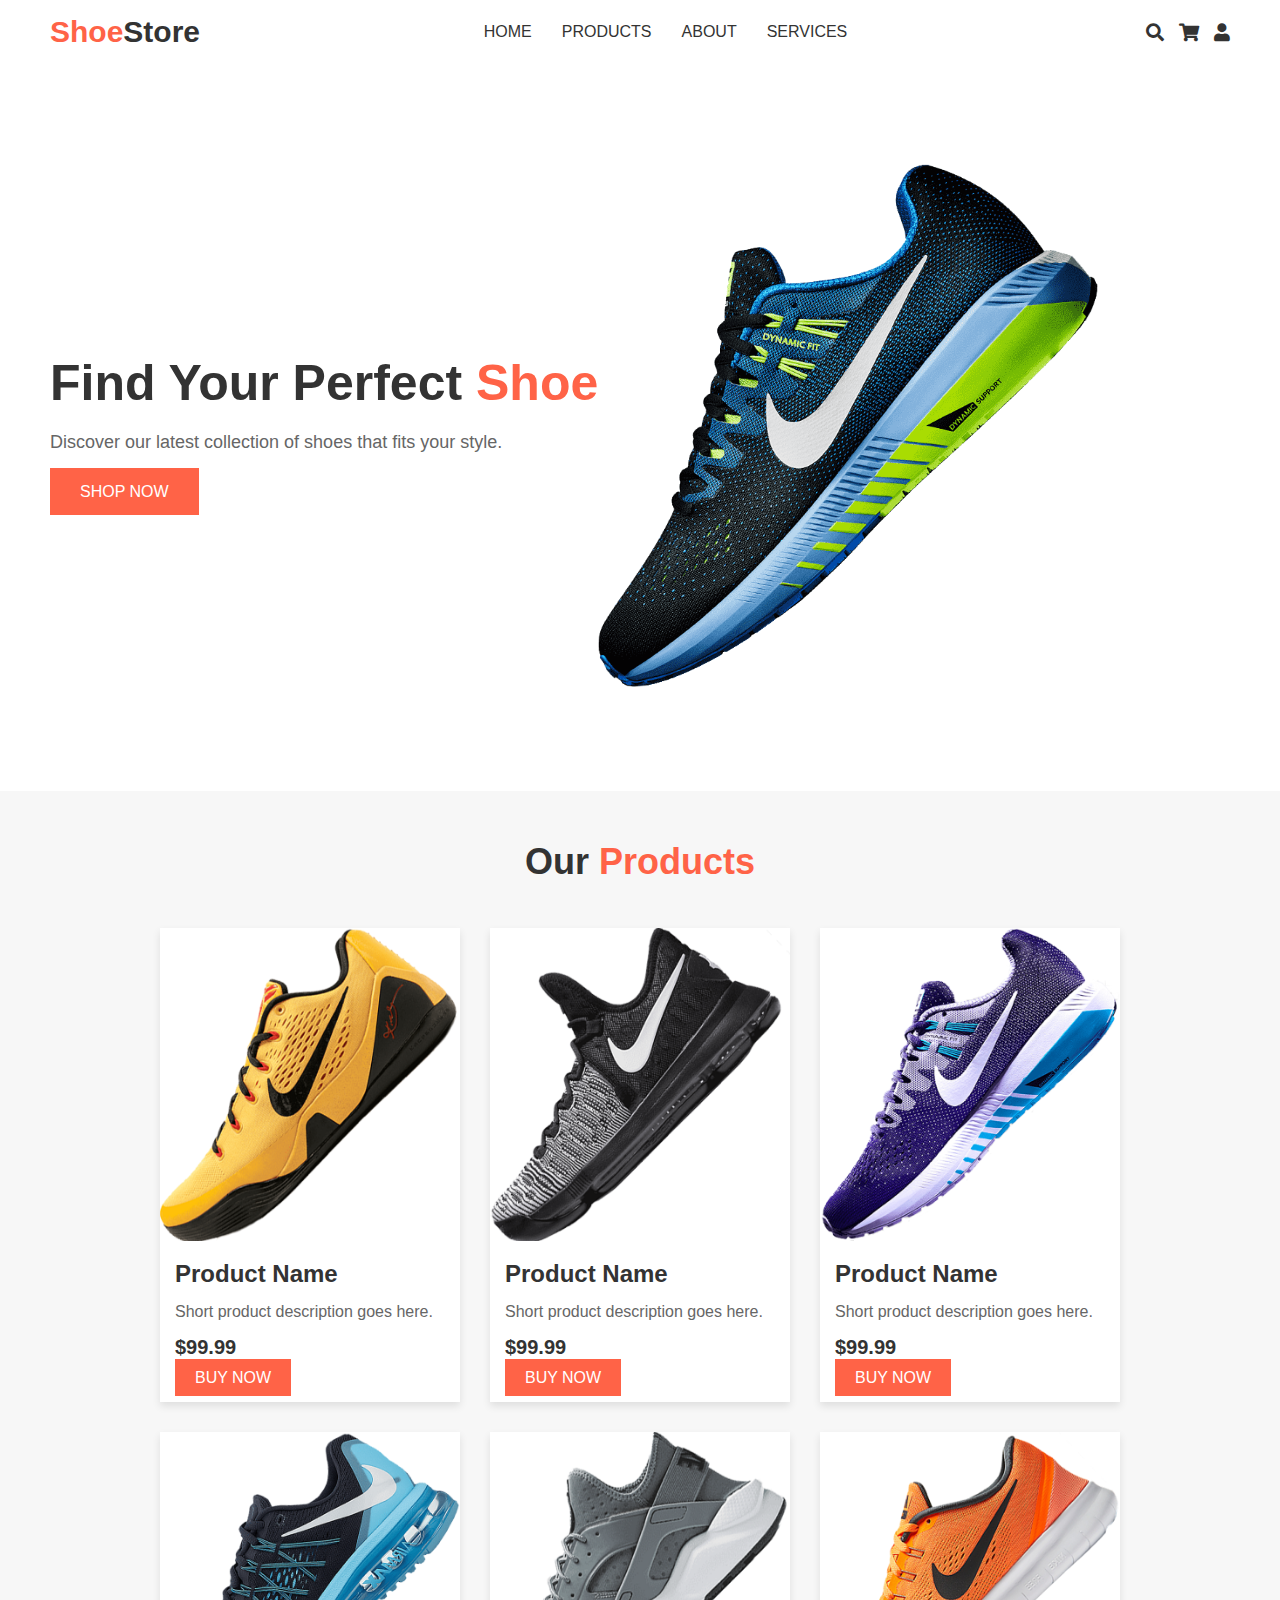
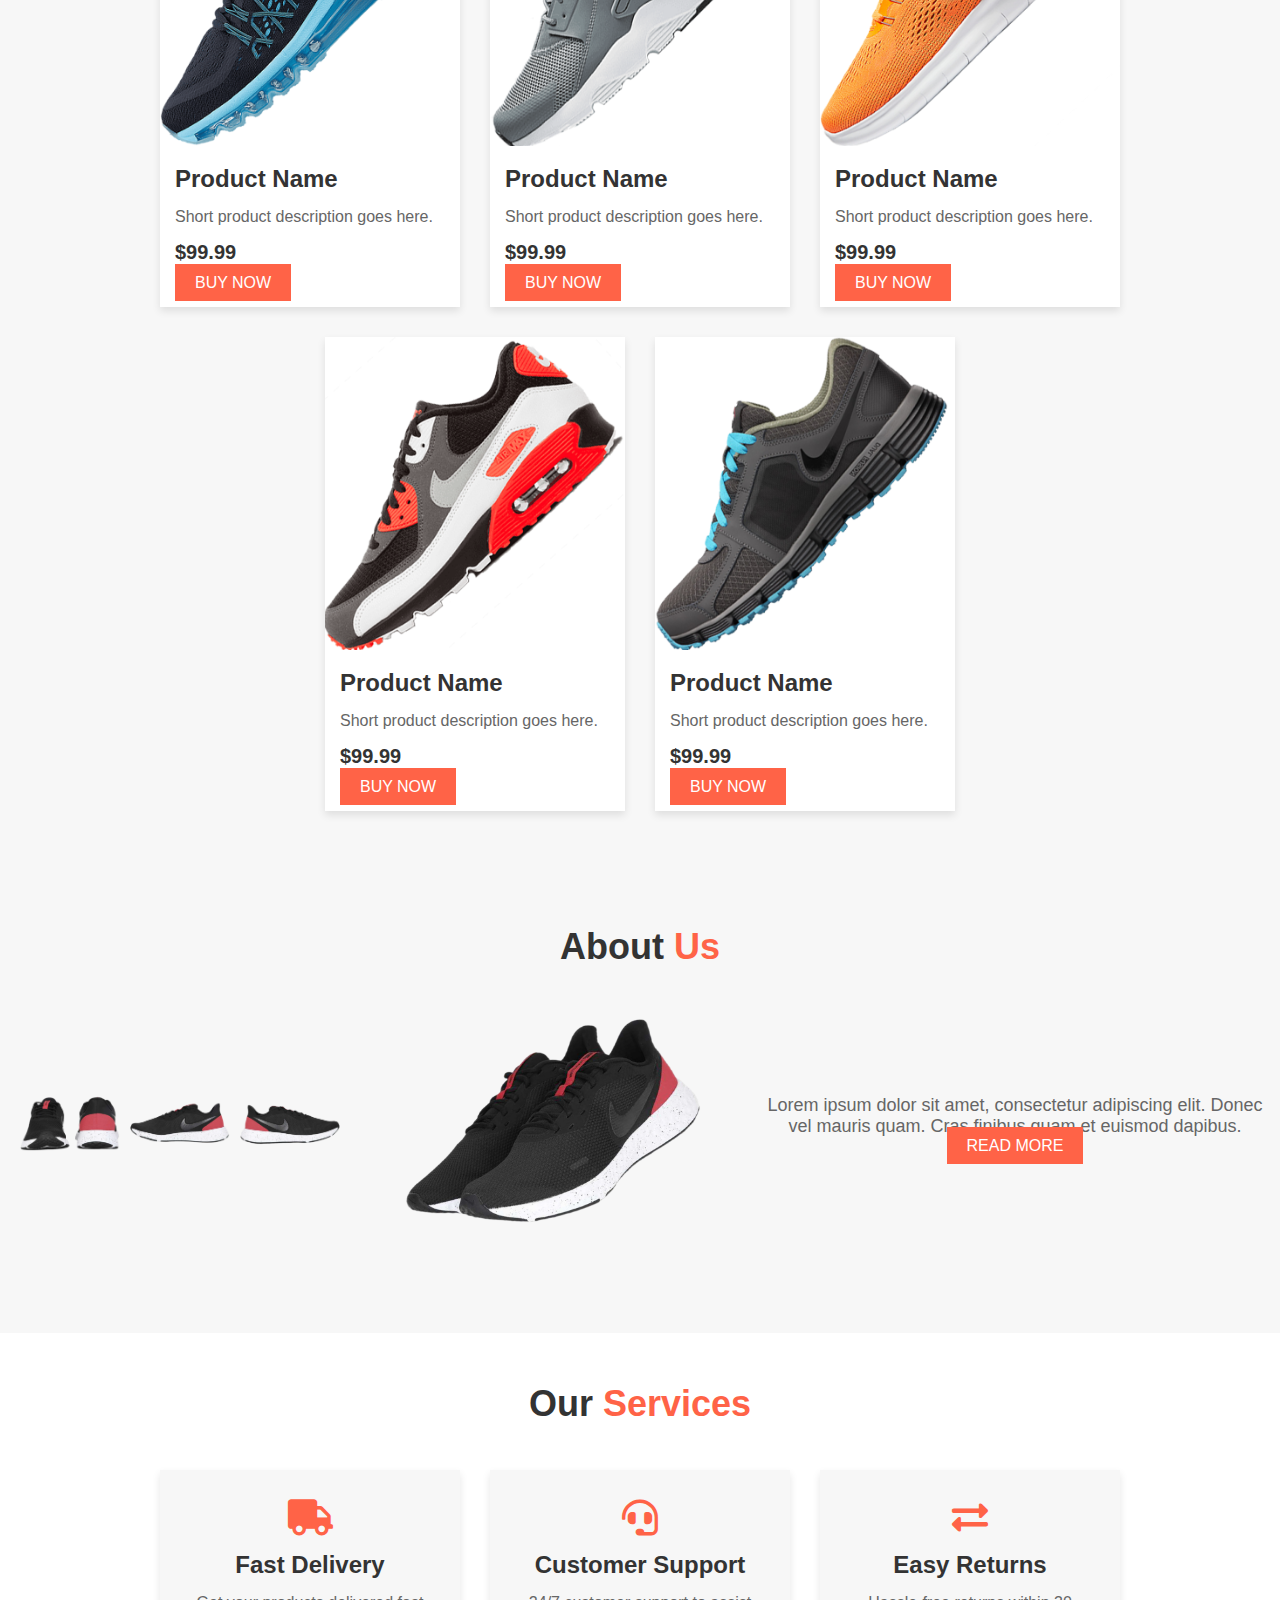
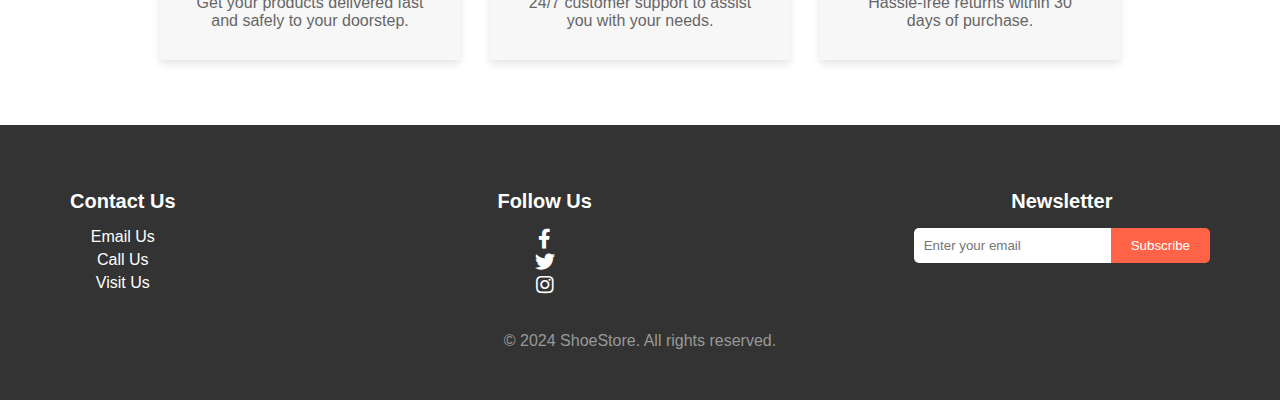
==== index.html @ 3fb0339e "html,css and js files" ====
<!DOCTYPE html>
<html lang="en">
<head>
    <meta charset="UTF-8">
    <meta name="viewport" content="width=device-width, initial-scale=1.0">
    <title>Shoe Store</title>
    <link rel="stylesheet" href="style.css">
    <link href="https://cdnjs.cloudflare.com/ajax/libs/font-awesome/5.15.3/css/all.min.css" rel="stylesheet">
</head>
<body>
    <!-- Navbar -->
    <nav>
        <div class="logo">
            <h1><span>Shoe</span>Store</h1>
        </div>
        <ul>
            <li><a href="#">Home</a></li>
            <li><a href="#">Products</a></li>
            <li><a href="#">About</a></li>
            <li><a href="#">Services</a></li>
        </ul>
        <div class="icons">
            <i class="fas fa-search"></i>
            <i class="fas fa-shopping-cart"></i>
            <i class="fas fa-user"></i>
        </div>
    </nav>

    <!-- Main Section -->
    <section class="main">
        <div class="main_content">
            <div class="main_text">
                <h1>Find Your Perfect <span>Shoe</span></h1>
                <p>Discover our latest collection of shoes that fits your style.</p>
                <div class="button">
                    <a href="#">Shop Now</a>
                </div>
            </div>
            <div class="main_image">
                <img src="images/shoes.png" alt="Shoe Image">
            </div>
        </div>
    </section>

    <!-- Products Section -->
    <section class="products">
        <h1>Our <span>Products</span></h1>
        <div class="box">
            <!-- Repeat this block for each product -->
            <div class="card">
                <div class="image">
                    <img src="images/shoes1.png" alt="Shoe 1">
                </div>
                <div class="product_text">
                    <h2>Product Name</h2>
                    <p>Short product description goes here.</p>
                    <h3>$99.99</h3>
                    <a href="#" class="btn">Buy Now</a>
                </div>
            </div>
            
            <div class="card">
                <div class="image">
                    <img src="images/shoes2.png" alt="Shoe 1">
                </div>
                <div class="product_text">
                    <h2>Product Name</h2>
                    <p>Short product description goes here.</p>
                    <h3>$99.99</h3>
                    <a href="#" class="btn">Buy Now</a>
                </div>
            </div>

            <div class="card">
                <div class="image">
                    <img src="images/shoes3.png" alt="Shoe 1">
                </div>
                <div class="product_text">
                    <h2>Product Name</h2>
                    <p>Short product description goes here.</p>
                    <h3>$99.99</h3>
                    <a href="#" class="btn">Buy Now</a>
                </div>
            </div>

            <div class="card">
                <div class="image">
                    <img src="images/shoes4.png" alt="Shoe 1">
                </div>
                <div class="product_text">
                    <h2>Product Name</h2>
                    <p>Short product description goes here.</p>
                    <h3>$99.99</h3>
                    <a href="#" class="btn">Buy Now</a>
                </div>
            </div>

            <div class="card">
                <div class="image">
                    <img src="images/shoes5.png" alt="Shoe 1">
                </div>
                <div class="product_text">
                    <h2>Product Name</h2>
                    <p>Short product description goes here.</p>
                    <h3>$99.99</h3>
                    <a href="#" class="btn">Buy Now</a>
                </div>
            </div>

            <div class="card">
                <div class="image">
                    <img src="images/shoes6.png" alt="Shoe 1">
                </div>
                <div class="product_text">
                    <h2>Product Name</h2>
                    <p>Short product description goes here.</p>
                    <h3>$99.99</h3>
                    <a href="#" class="btn">Buy Now</a>
                </div>
            </div>

            <div class="card">
                <div class="image">
                    <img src="images/shoes7.png" alt="Shoe 1">
                </div>
                <div class="product_text">
                    <h2>Product Name</h2>
                    <p>Short product description goes here.</p>
                    <h3>$99.99</h3>
                    <a href="#" class="btn">Buy Now</a>
                </div>
            </div>

            <div class="card">
                <div class="image">
                    <img src="images/shoes8.png" alt="Shoe 1">
                </div>
                <div class="product_text">
                    <h2>Product Name</h2>
                    <p>Short product description goes here.</p>
                    <h3>$99.99</h3>
                    <a href="#" class="btn">Buy Now</a>
                </div>
            </div>
        </div>
    </section>

    <!-- About Section -->
    <section class="about">
        <h1>About <span>Us</span></h1>
        <div class="about_main">
            <div class="about_small_image">
                <img src="images/red_shoes2.png" alt="About 1">
                <img src="images/red_shoes3.png" alt="About 2">
                <img src="images/red_shoes4.png" alt="About 3">
            </div>
            <div class="image_container">
                <img src="images/red_shoes1.png" alt="About Main">
            </div>
            <div class="about_text">
                <p>Lorem ipsum dolor sit amet, consectetur adipiscing elit. Donec vel mauris quam. Cras finibus quam et euismod dapibus.</p>
                <a href="#" class="about_btn">Read More</a>
            </div>
        </div>
    </section>

    <!-- Services Section -->
    <section class="services">
        <h1>Our <span>Services</span></h1>
        <div class="services_cards">
            <div class="services_box">
                <i class="fas fa-truck"></i>
                <h3>Fast Delivery</h3>
                <p>Get your products delivered fast and safely to your doorstep.</p>
            </div>
            <div class="services_box">
                <i class="fas fa-headset"></i>
                <h3>Customer Support</h3>
                <p>24/7 customer support to assist you with your needs.</p>
            </div>
            <div class="services_box">
                <i class="fas fa-exchange-alt"></i>
                <h3>Easy Returns</h3>
                <p>Hassle-free returns within 30 days of purchase.</p>
            </div>
        </div>
    </section>

    <!-- Footer -->
    <footer>
        <div class="footer_main">
            <div class="tag">
                <h1>Contact Us</h1>
                <a href="#">Email Us</a>
                <a href="#">Call Us</a>
                <a href="#">Visit Us</a>
            </div>
            <div class="tag">
                <h1>Follow Us</h1>
                <div class="social_link">
                    <a href="#"><i class="fab fa-facebook-f"></i></a>
                    <a href="#"><i class="fab fa-twitter"></i></a>
                    <a href="#"><i class="fab fa-instagram"></i></a>
                </div>
            </div>
            <div class="tag">
                <h1>Newsletter</h1>
                <div class="search_bar">
                    <input type="text" placeholder="Enter your email">
                    <button>Subscribe</button>
                </div>
            </div>
        </div>
        <div class="footer_bottom">
            &copy; 2024 ShoeStore. All rights reserved.
        </div>
    </footer>
</body>
</html>
---- style.css ----
* {
    padding: 0;
    margin: 0;
    box-sizing: border-box;
    list-style: none;
    text-decoration: none;
    font-family: 'Arial', sans-serif;
}

body {
    background: #f7f7f7;
    color: #333;
}

/* Navbar styles */
nav {
    display: flex;
    align-items: center;
    justify-content: space-between;
    padding: 15px 50px;
    background: #fff;
    box-shadow: 0px 4px 8px rgba(0, 0, 0, 0.1);
}

.logo h1 {
    font-size: 30px;
}

.logo h1 span {
    color: #ff6347;
}

nav ul {
    display: flex;
    align-items: center;
}

nav ul li {
    margin: 0 15px;
}

nav ul li a {
    color: #333;
    font-size: 16px;
    text-transform: uppercase;
    transition: color 0.3s ease;
}

nav ul li a:hover {
    color: #ff6347;
}

.icons {
    display: flex;
}

.icons i {
    font-size: 18px;
    color: #333;
    margin-left: 15px;
    transition: color 0.3s ease;
}

.icons i:hover {
    color: #ff6347;
}

/* Main section styles */
.main {
    display: flex;
    align-items: center;
    justify-content: space-between;
    padding: 100px 50px;
    background: #fff;
    flex-wrap: wrap;
}

.main_content {
    display: flex;
    align-items: center;
    justify-content: space-between;
    flex-wrap: wrap;
}

.main_text h1 {
    font-size: 50px;
}

.main_text h1 span {
    color: #ff6347;
}

.main_text p {
    font-size: 18px;
    color: #666;
    margin-top: 20px;
}

.main_image img {
    width: 100%;
    max-width: 500px;
}

.button {
    margin-top: 30px;
}

.button a {
    background: #ff6347;
    color: #fff;
    padding: 15px 30px;
    font-size: 16px;
    text-transform: uppercase;
    transition: background 0.3s ease;
}

.button a:hover {
    background: #333;
}

/* Products section styles */
.products {
    padding: 50px 0;
    text-align: center;
}

.products h1 {
    font-size: 36px;
}

.products h1 span {
    color: #ff6347;
}

.box {
    display: flex;
    flex-wrap: wrap;
    justify-content: center;
    margin-top: 30px;
}

.card {
    background: #fff;
    box-shadow: 0px 4px 8px rgba(0, 0, 0, 0.1);
    margin: 15px;
    width: 300px;
    transition: transform 0.3s ease;
}

.card:hover {
    transform: translateY(-10px);
}

.image img {
    width: 100%;
    height: auto;
}

.product_text {
    padding: 15px;
    text-align: left;
}

.product_text h2 {
    font-size: 24px;
}

.product_text p {
    font-size: 16px;
    color: #666;
    margin: 15px 0;
}

.product_text h3 {
    font-size: 20px;
    margin-bottom: 10px;
}

.product_text .btn {
    background: #ff6347;
    color: #fff;
    padding: 10px 20px;
    text-transform: uppercase;
    transition: background 0.3s ease;
}

.product_text .btn:hover {
    background: #333;
}

/* About section styles */
.about {
    padding: 50px 0;
    background: #f7f7f7;
    text-align: center;
}

.about h1 {
    font-size: 36px;
}

.about h1 span {
    color: #ff6347;
}

.about_main {
    display: flex;
    align-items: center;
    justify-content: space-between;
    flex-wrap: wrap;
    padding: 50px 0;
}

.about_small_image {
    display: flex;
    flex-wrap: wrap;
    justify-content: center;
    margin: 15px;
}

.about_small_image img {
    width: 100px;
    height: auto;
    margin: 5px;
}

.image_container img {
    width: 100%;
    max-width: 300px;
}

.about_text {
    max-width: 500px;
    margin: 0 15px;
}

.about_text p {
    font-size: 18px;
    color: #666;
}

.about_btn {
    background: #ff6347;
    color: #fff;
    padding: 10px 20px;
    text-transform: uppercase;
    transition: background 0.3s ease;
}

.about_btn:hover {
    background: #333;
}

/* Services section styles */
.services {
    padding: 50px 0;
    text-align: center;
    background: #fff;
}

.services h1 {
    font-size: 36px;
}

.services h1 span {
    color: #ff6347;
}

.services_cards {
    display: flex;
    justify-content: center;
    flex-wrap: wrap;
    margin-top: 30px;
}

.services_box {
    background: #f7f7f7;
    box-shadow: 0px 4px 8px rgba(0, 0, 0, 0.1);
    margin: 15px;
    padding: 30px;
    width: 300px;
    text-align: center;
    transition: transform 0.3s ease;
}

.services_box:hover {
    transform: translateY(-10px);
}

.services_box i {
    font-size: 36px;
    color: #ff6347;
    margin-bottom: 15px;
}

.services_box h3 {
    font-size: 24px;
    margin-bottom: 15px;
}

.services_box p {
    font-size: 16px;
    color: #666;
}

/* Footer styles */
footer {
    background: #333;
    color: #fff;
    padding: 50px 0;
    text-align: center;
}

.footer_main {
    display: flex;
    justify-content: space-between;
    flex-wrap: wrap;
    max-width: 1200px;
    margin: 0 auto;
    padding: 0 15px;
}

.footer_main .tag {
    margin: 15px;
}

.footer_main h1 {
    font-size: 20px;
    margin-bottom: 15px;
}

.footer_main a {
    color: #fff;
    display: block;
    margin-bottom: 5px;
    transition: color 0.3s ease;
}

.footer_main a:hover {
    color: #ff6347;
}

.social_link a {
    font-size: 20px;
    margin: 0 10px;
    color: #fff;
    transition: color 0.3s ease;
}

.social_link a:hover {
    color: #ff6347;
}

.search_bar {
    display: flex;
    align-items: center;
}

.search_bar input {
    padding: 10px;
    border: none;
    border-radius: 5px 0 0 5px;
    outline: none;
}

.search_bar button {
    padding: 10px 20px;
    border: none;
    border-radius: 0 5px 5px 0;
    background: #ff6347;
    color: #fff;
    cursor: pointer;
    transition: background 0.3s ease;
}

.search_bar button:hover {
    background: #444;
}

.footer_bottom {
    text-align: center;
    margin-top: 20px;
    color: #999;
}

/* Responsive styles */
@media (max-width: 768px) {
    nav {
        padding: 15px 30px;
        flex-direction: column;
        align-items: flex-start;
    }

    .main {
        padding: 50px 30px;
        flex-direction: column;
    }

    .products .box, .about_main, .services_cards, .footer_main {
        flex-direction: column;
        align-items: center;
    }

    .products .box, .services_cards {
        align-items: stretch;
    }
}
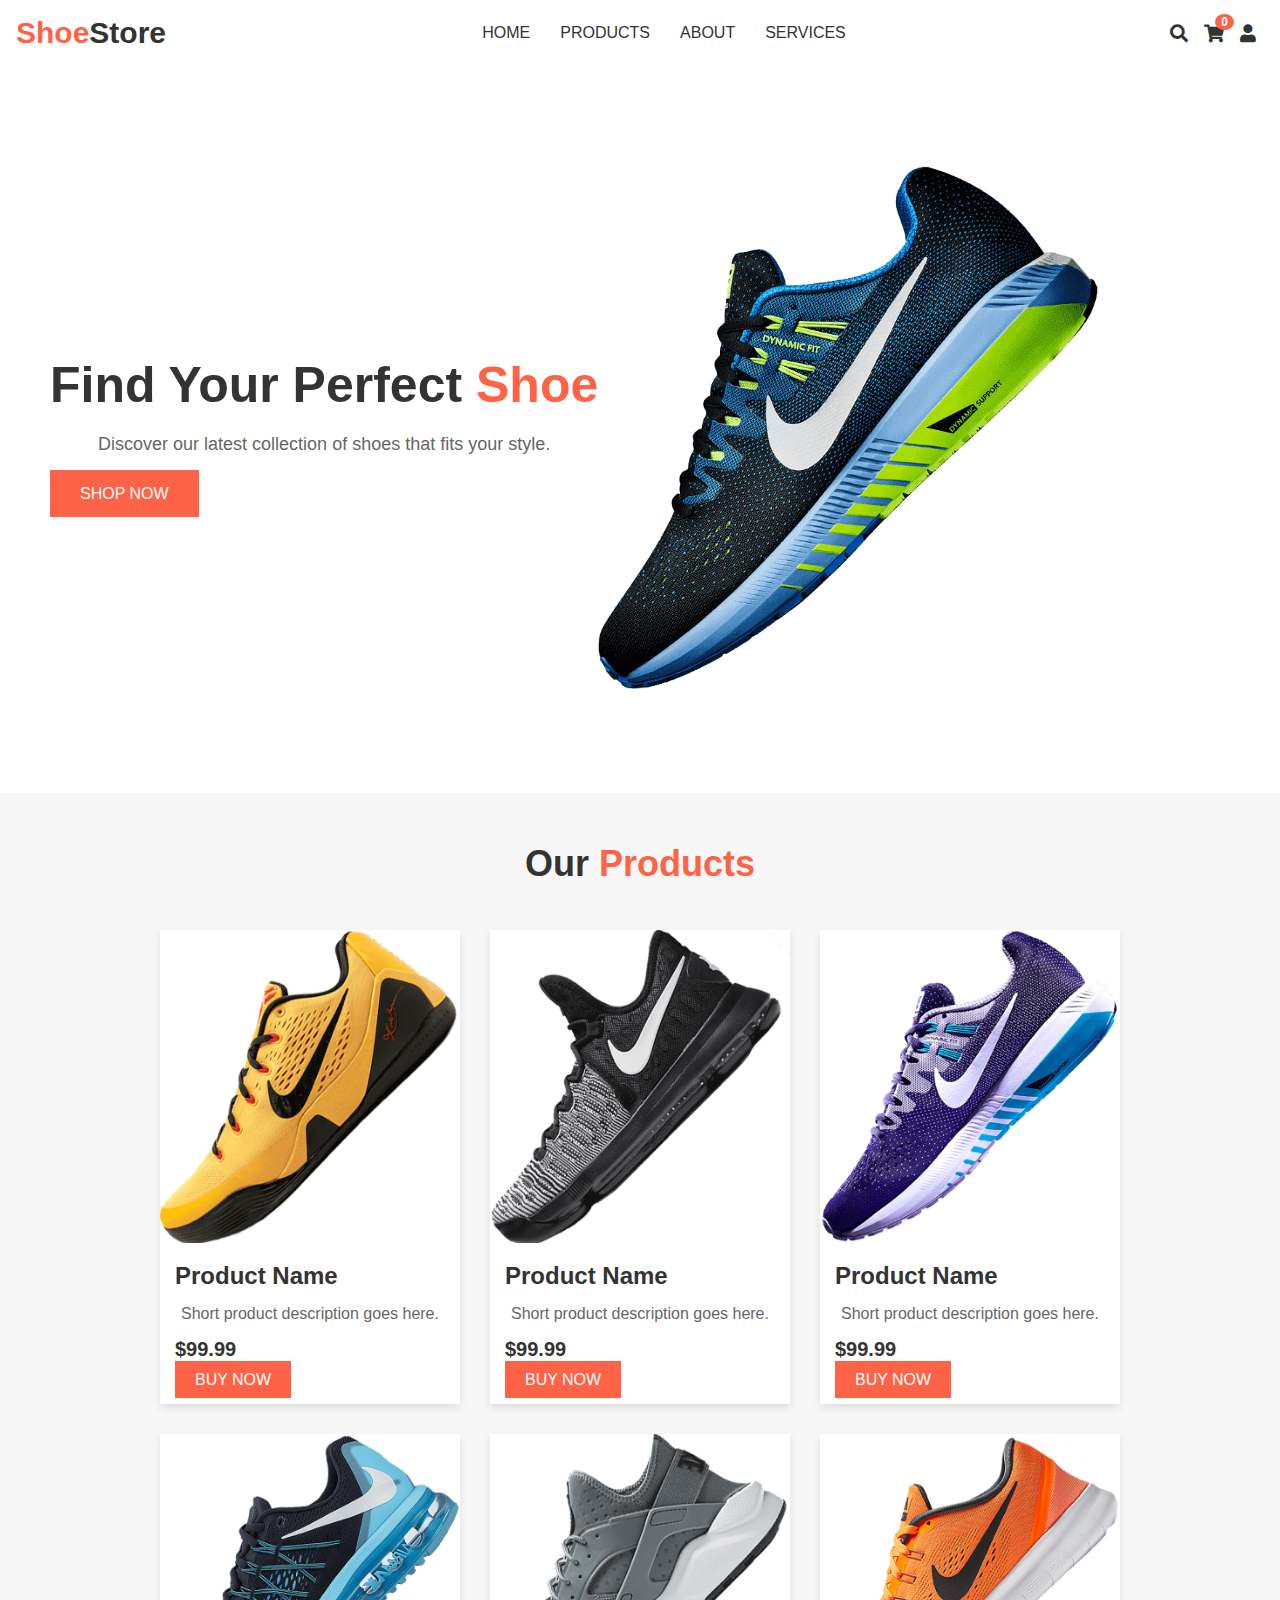
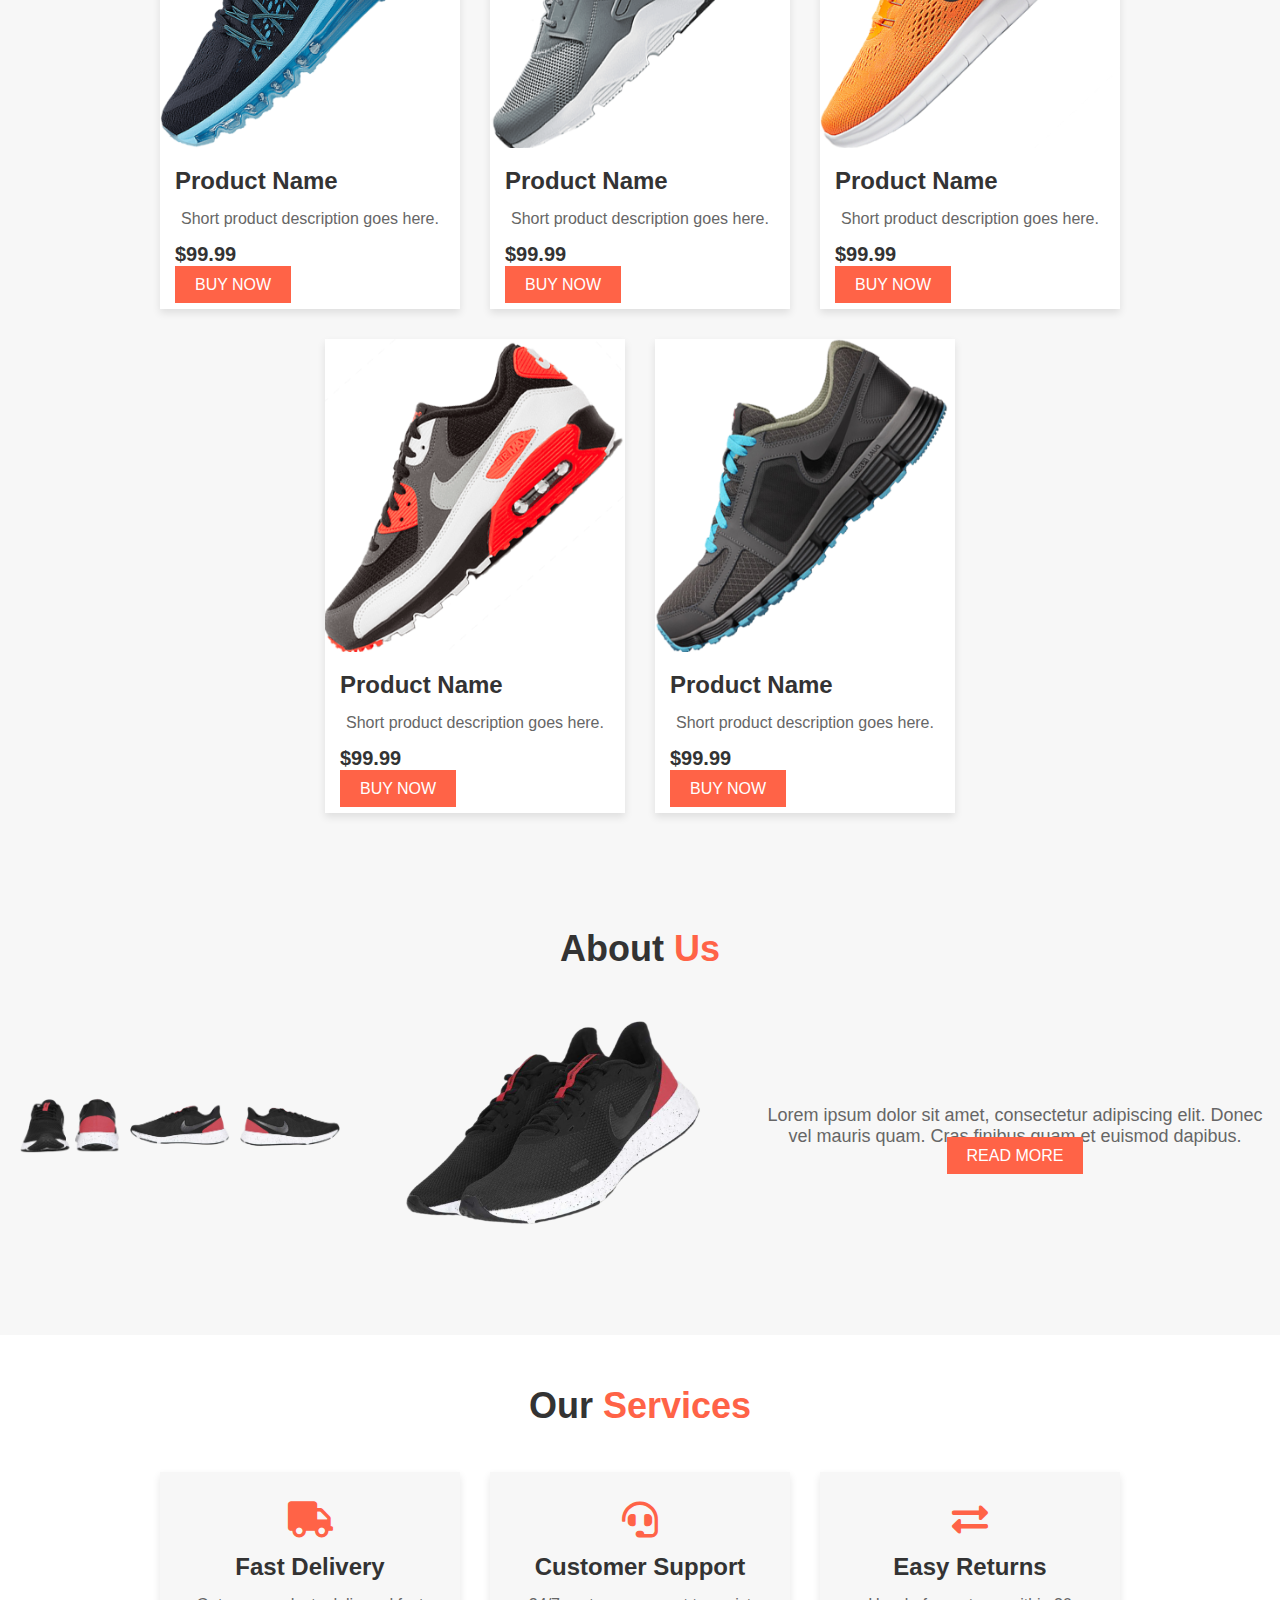
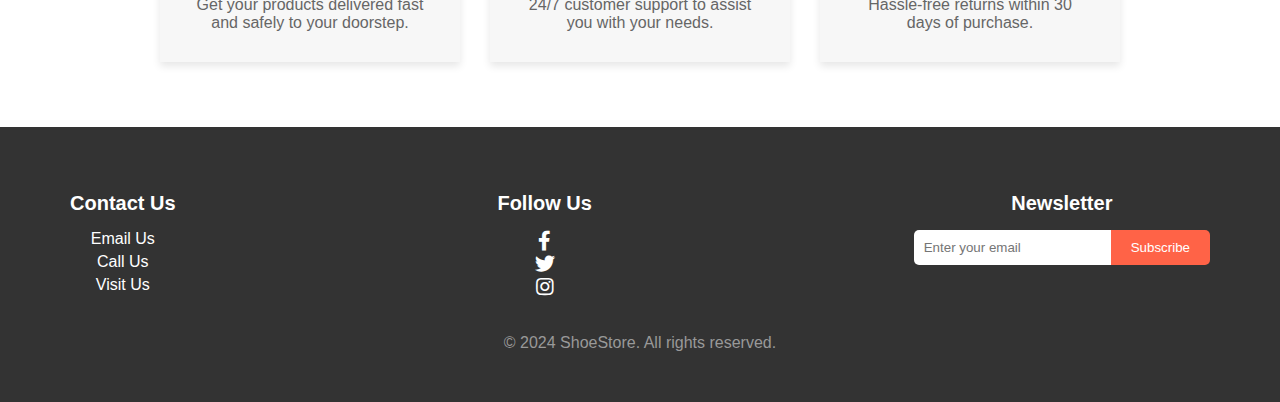
==== commit ac1720a1: "some  changes in html,css,js" ====
--- a/index.html
+++ b/index.html
@@ -21,11 +21,38 @@
         </ul>
         <div class="icons">
             <i class="fas fa-search"></i>
-            <i class="fas fa-shopping-cart"></i>
+            <i class="fas fa-shopping-cart" id="cart-icon"><span id="cart-count">0</span></i>
             <i class="fas fa-user"></i>
         </div>
     </nav>
-
+    
+
+     <!-- Auth Modal -->
+     <div id="auth-modal" class="modal">
+        <div class="modal-content">
+            <span class="close">&times;</span>
+            <div class="form-container" id="login-form">
+                <h2>Login</h2>
+                <form id="login">
+                    <input type="email" id="login-email" placeholder="Email" required>
+                    <input type="password" id="login-password" placeholder="Password" required>
+                    <button type="submit">Login</button>
+                </form>
+                <p>Don't have an account? <a href="#" id="show-signup">Sign Up</a></p>
+            </div>
+            <div class="form-container" id="signup-form" style="display: none;">
+                <h2>Sign Up</h2>
+                <form id="signup">
+                    <input type="text" id="signup-username" placeholder="Username" required>
+                    <input type="email" id="signup-email" placeholder="Email" required>
+                    <input type="password" id="signup-password" placeholder="Password" required>
+                    <button type="submit">Sign Up</button>
+                </form>
+                <p>Already have an account? <a href="#" id="show-login">Login</a></p>
+            </div>
+        </div>
+    </div>
+    
     <!-- Main Section -->
     <section class="main">
         <div class="main_content">
@@ -215,5 +242,8 @@
             &copy; 2024 ShoeStore. All rights reserved.
         </div>
     </footer>
+    <a href="#" class="back-to-top" id="back-to-top">↑</a>
+    <script src="main.js"></script>
+
 </body>
 </html>
--- a/style.css
+++ b/style.css
@@ -65,6 +65,63 @@
     color: #ff6347;
 }
 
+#cart-icon{
+    position: relative;
+}
+
+#cart-count {
+    position: absolute;
+    top: -10px;
+    right: -10px;
+    background: #ff6347;
+    color: #fff;
+    padding: 2px 6px;
+    border-radius: 50%;
+    font-size: 12px;
+}
+
+.cart-items-container {
+    position: fixed;
+    right: 10px;
+    top: 50px;
+    background-color: white;
+    border: 1px solid #ccc;
+    border-radius: 5px;
+    box-shadow: 0 2px 5px rgba(0, 0, 0, 0.2);
+    width: 300px;
+    padding: 10px;
+    z-index: 1000;
+  }
+  
+  .cart-item {
+    display: flex;
+    justify-content: space-between;
+    margin-bottom: 10px;
+  }
+  
+  .cart-total {
+    font-weight: bold;
+    margin-top: 10px;
+    text-align: right;
+  }
+  
+  #checkout-btn {
+    background-color: #28a745;
+    color: white;
+    border: none;
+    padding: 10px;
+    border-radius: 5px;
+    cursor: pointer;
+    width: 100%;
+    text-align: center;
+    margin-top: 10px;
+  }
+  
+  #checkout-btn:hover {
+    background-color: #218838;
+  }
+  
+
 /* Main section styles */
 .main {
     display: flex;
@@ -382,6 +439,113 @@
     margin-top: 20px;
     color: #999;
 }
+
+
+/*back to top button*/
+
+.back-to-top{
+    position: fixed;
+    bottom: 50px;
+    right: 30px;
+    background: #ff6347;
+    color: #fff;
+    padding: 10px 15px;
+    border-radius: 5px;
+    font-size: 18px;
+    display: none;
+    transition: background 0.3s ease;
+    text-decoration: none;
+}
+
+.back-to-top:hover {
+    background: #333;
+}
+
+
+
+/*login/sign up */
+
+body {
+    font-family: Arial, sans-serif;
+}
+
+nav {
+    display: flex;
+    justify-content: space-between;
+    align-items: center;
+    padding: 1rem;
+}
+
+nav .icons i {
+    margin: 0 0.5rem;
+    cursor: pointer;
+}
+
+.modal {
+    display: none;
+    position: fixed;
+    z-index: 1;
+    left: 0;
+    top: 0;
+    width: 100%;
+    height: 100%;
+    overflow: auto;
+    background-color: rgb(0,0,0);
+    background-color: rgba(0,0,0,0.4);
+}
+
+.modal-content {
+    background-color: #fefefe;
+    margin: 15% auto;
+    padding: 20px;
+    border: 1px solid #888;
+    width: 80%;
+    max-width: 400px;
+}
+
+.close {
+    color: #aaa;
+    float: right;
+    font-size: 28px;
+    font-weight: bold;
+}
+
+.close:hover,
+.close:focus {
+    color: black;
+    text-decoration: none;
+    cursor: pointer;
+}
+
+.form-container {
+    display: flex;
+    flex-direction: column;
+}
+
+form input {
+    margin: 10px 0;
+    padding: 10px;
+    font-size: 16px;
+}
+
+form button {
+    padding: 10px;
+    font-size: 16px;
+    background-color: #4CAF50;
+    color: white;
+    border: none;
+    cursor: pointer;
+}
+
+form button:hover {
+    background-color: #45a049;
+}
+
+p {
+    margin-top: 15px;
+    text-align: center;
+}
+
 
 /* Responsive styles */
 @media (max-width: 768px) {
@@ -404,4 +568,9 @@
     .products .box, .services_cards {
         align-items: stretch;
     }
-}
+
+    .back-to-top {
+        bottom: 20px;
+        right: 20px;
+    }
+}
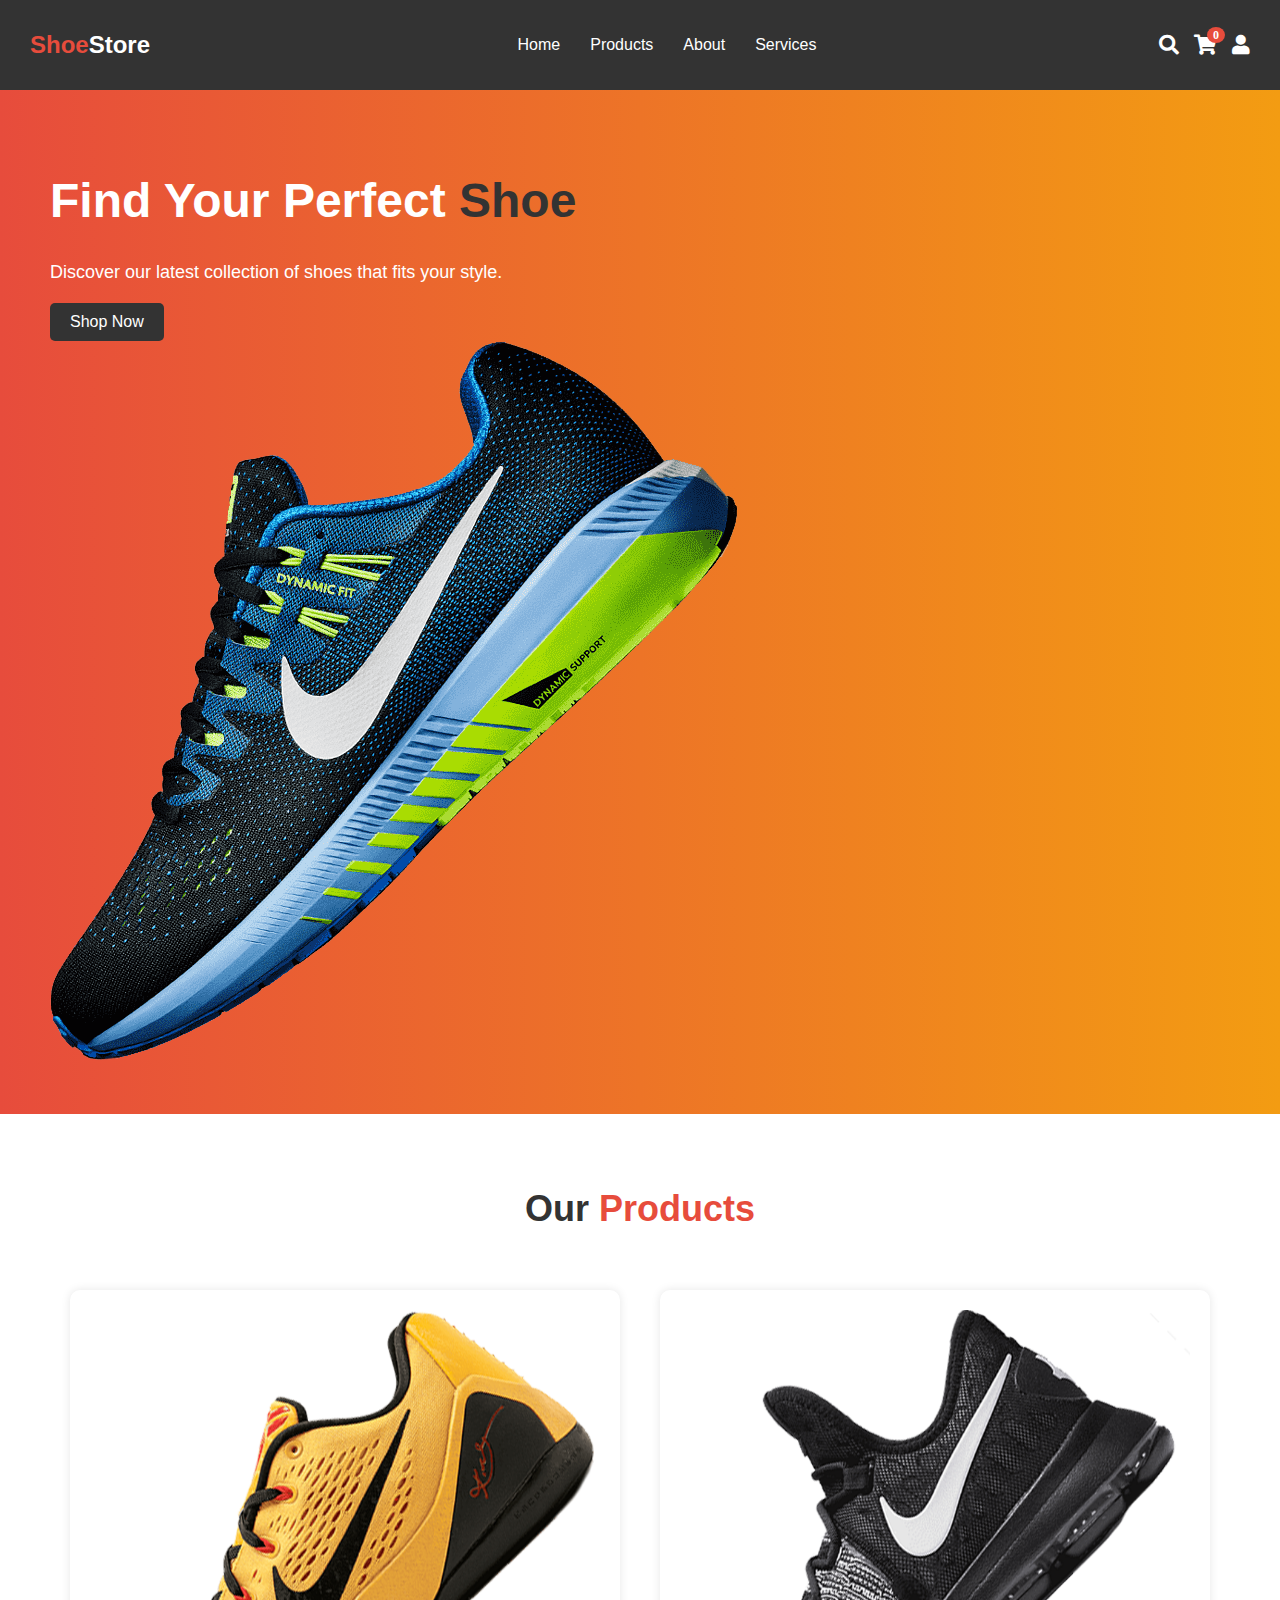
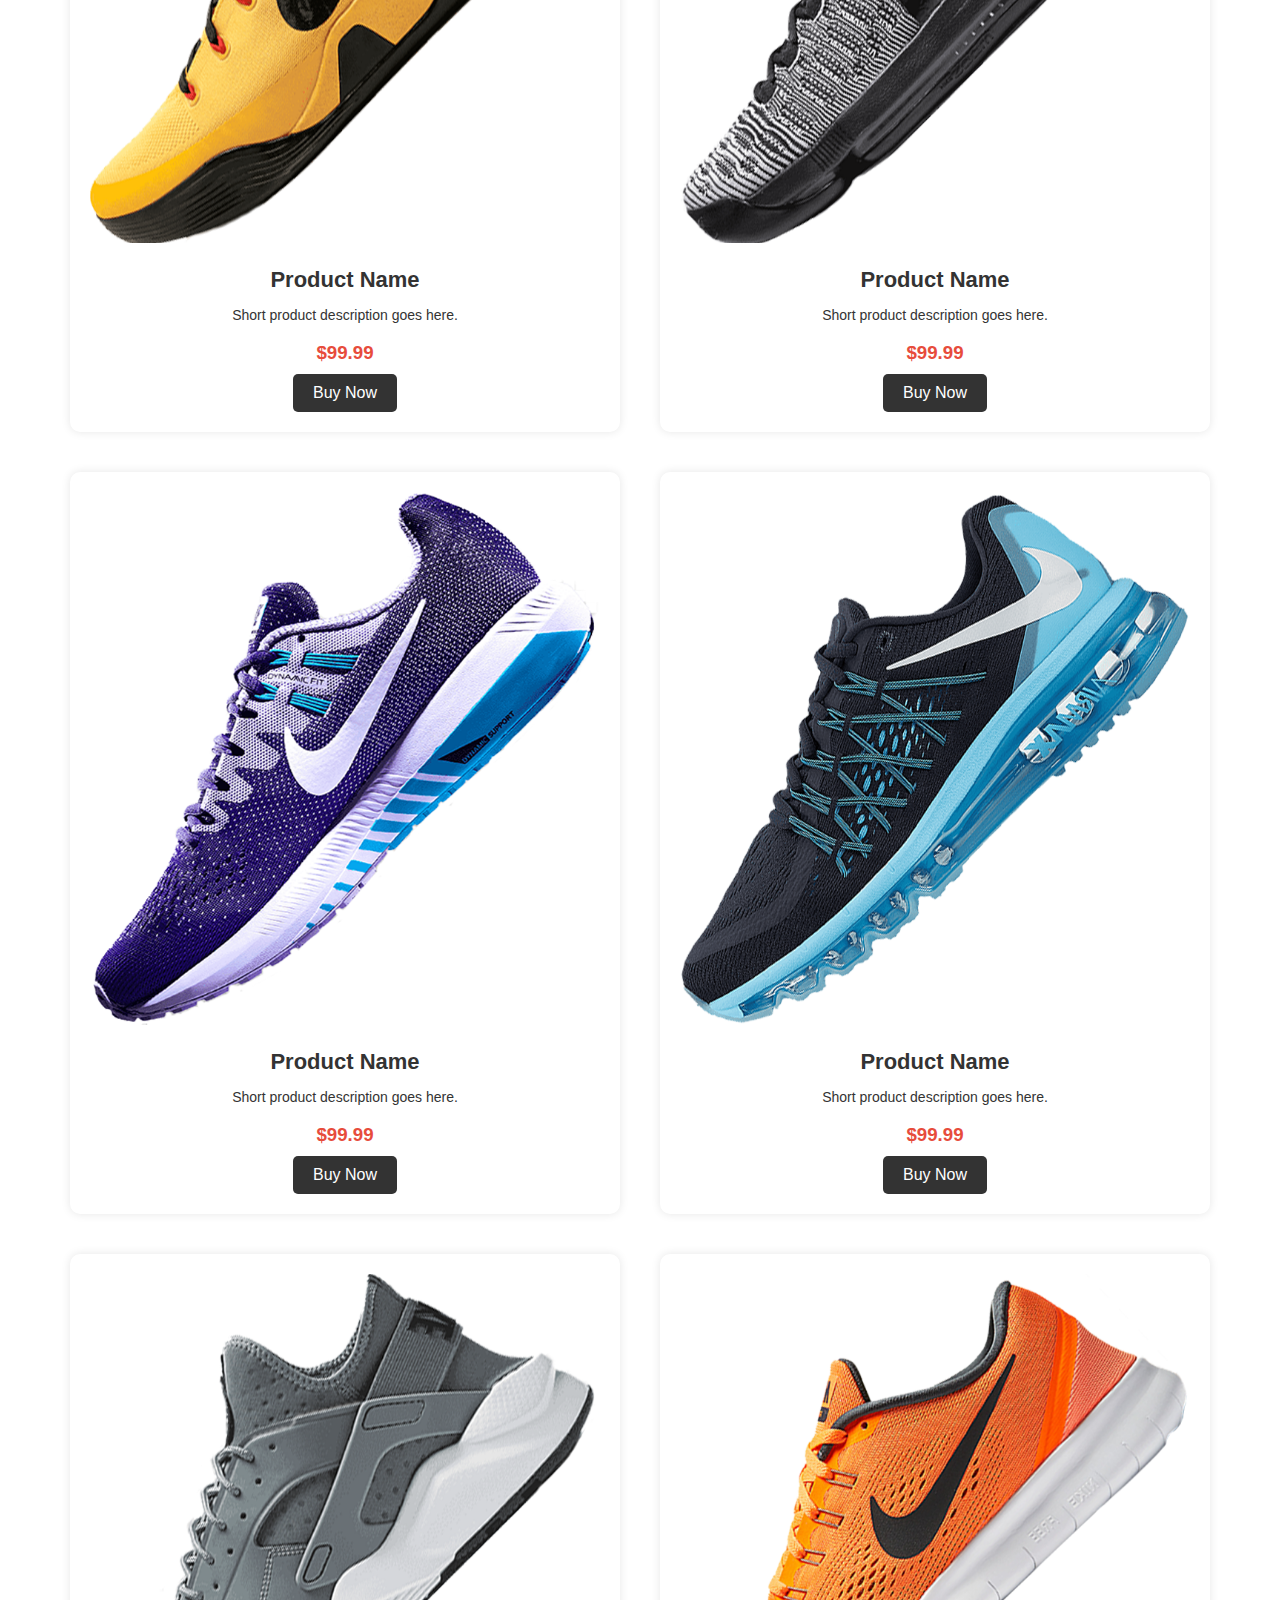
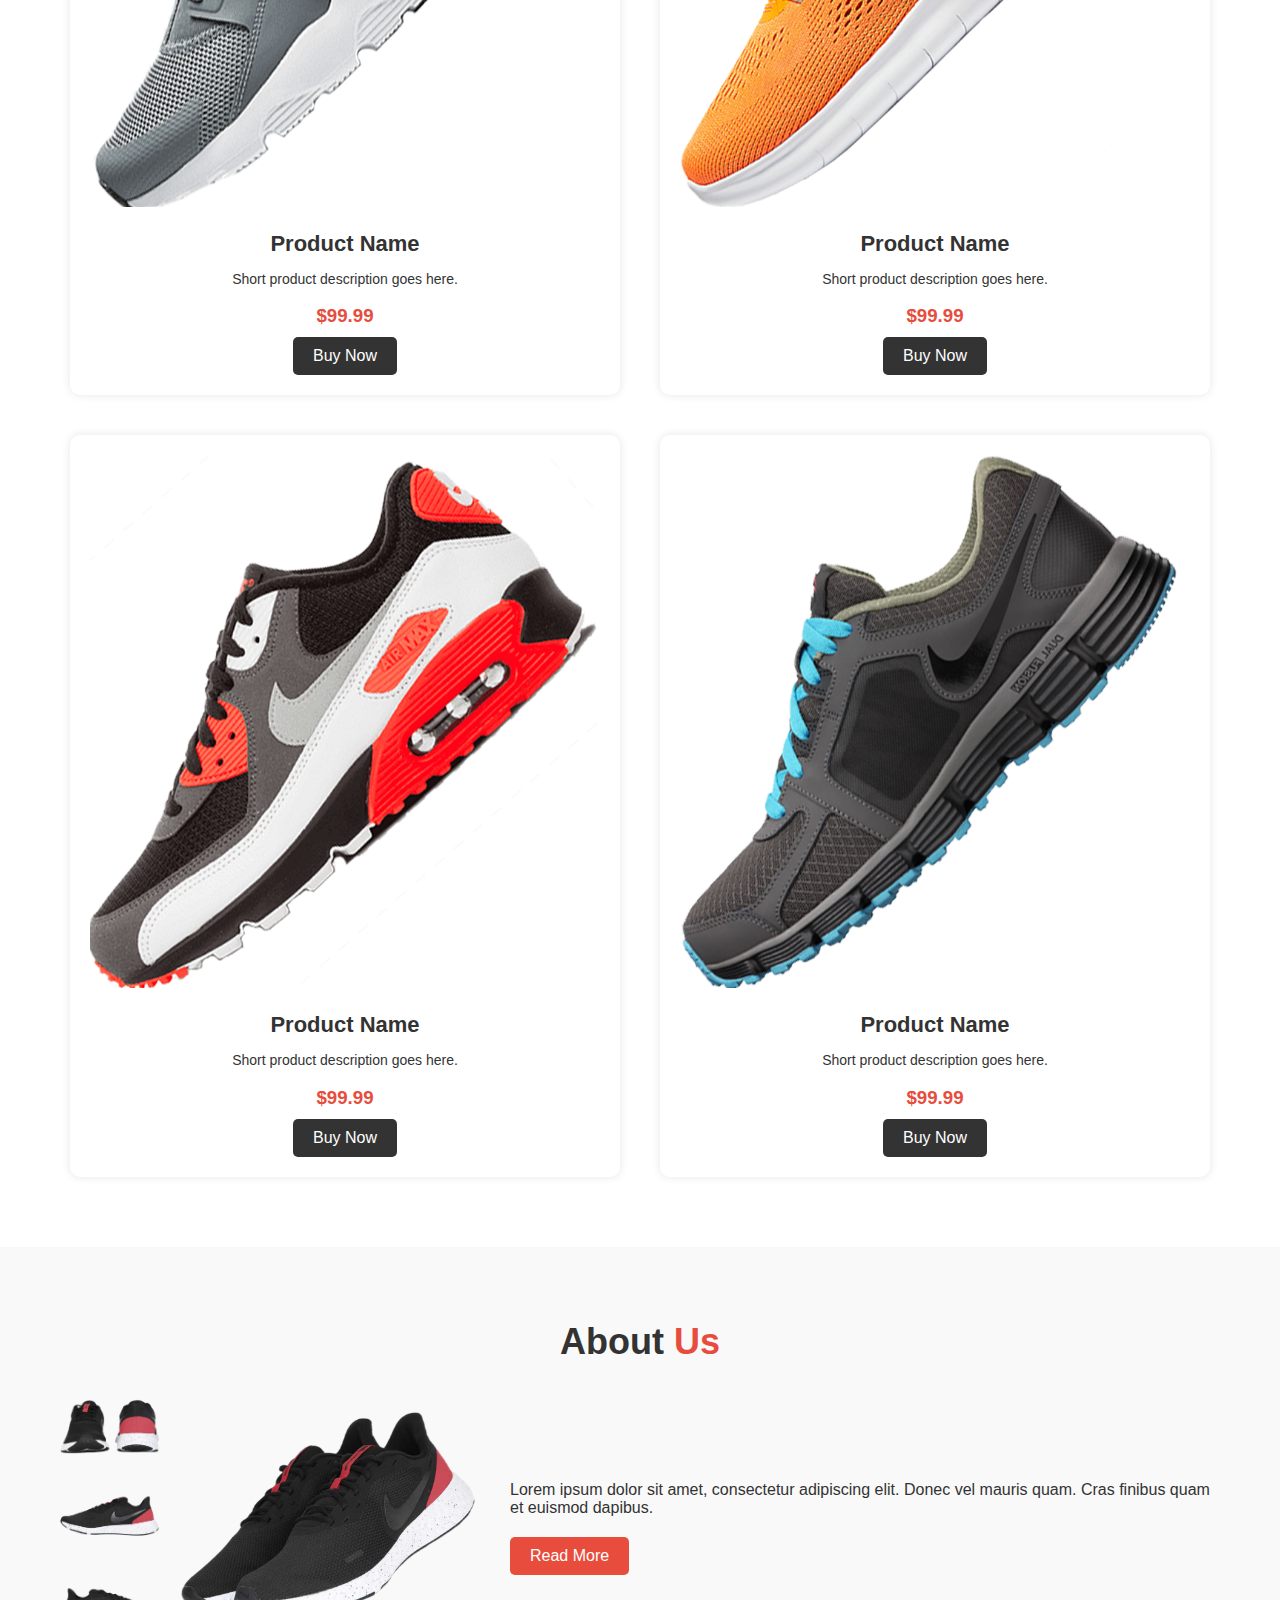
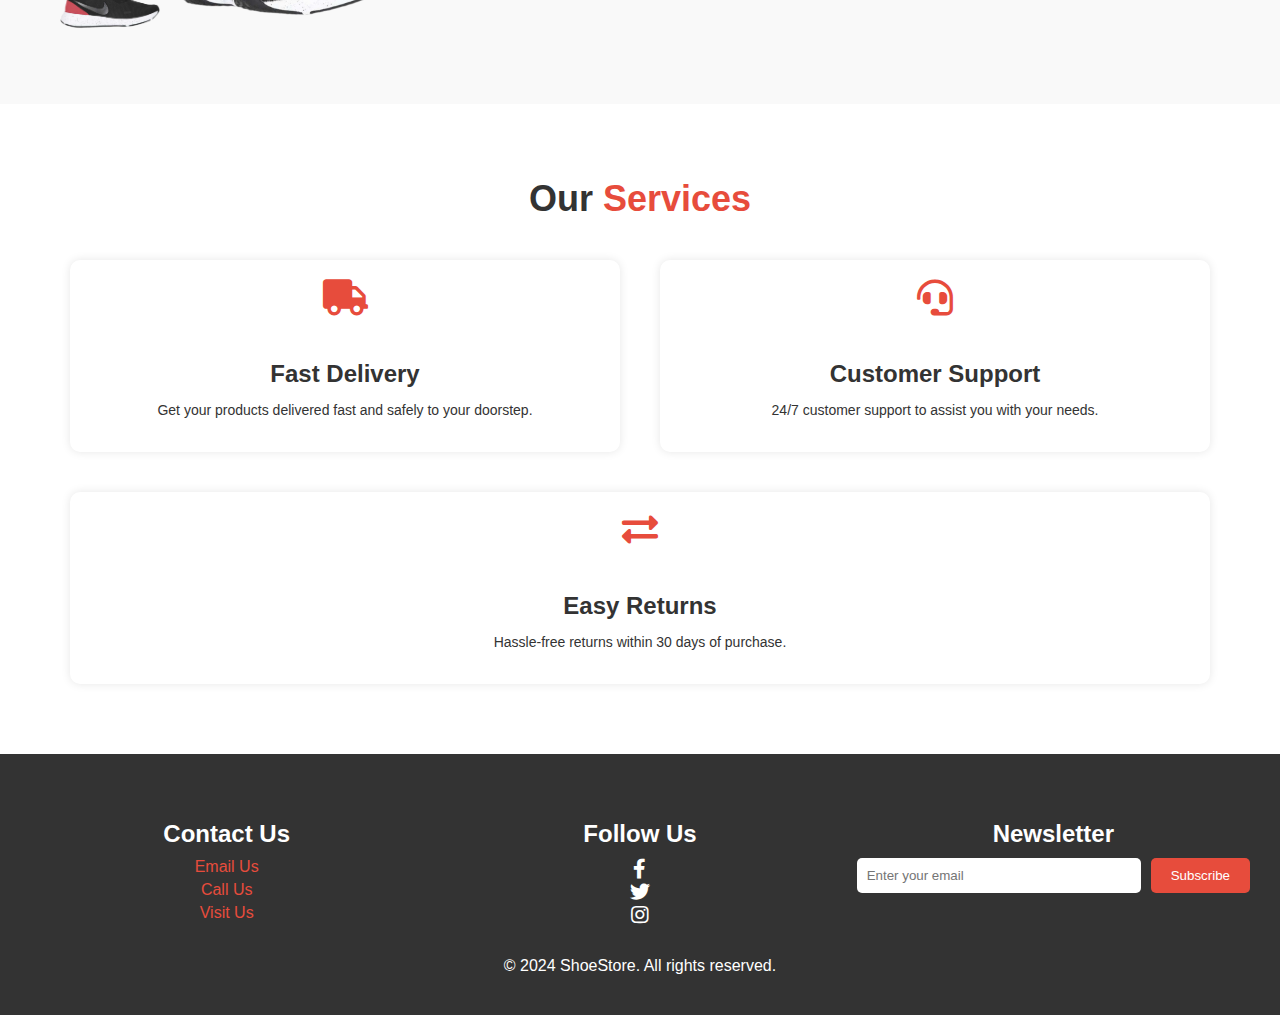
==== commit a50cb7aa: "some changes in design" ====
--- a/index.html
+++ b/index.html
@@ -25,10 +25,9 @@
             <i class="fas fa-user"></i>
         </div>
     </nav>
-    
-
-     <!-- Auth Modal -->
-     <div id="auth-modal" class="modal">
+
+    <!-- Auth Modal -->
+    <div id="auth-modal" class="modal">
         <div class="modal-content">
             <span class="close">&times;</span>
             <div class="form-container" id="login-form">
@@ -52,7 +51,7 @@
             </div>
         </div>
     </div>
-    
+
     <!-- Main Section -->
     <section class="main">
         <div class="main_content">
@@ -85,82 +84,82 @@
                     <a href="#" class="btn">Buy Now</a>
                 </div>
             </div>
-            
-            <div class="card">
-                <div class="image">
-                    <img src="images/shoes2.png" alt="Shoe 1">
-                </div>
-                <div class="product_text">
-                    <h2>Product Name</h2>
-                    <p>Short product description goes here.</p>
-                    <h3>$99.99</h3>
-                    <a href="#" class="btn">Buy Now</a>
-                </div>
-            </div>
-
-            <div class="card">
-                <div class="image">
-                    <img src="images/shoes3.png" alt="Shoe 1">
-                </div>
-                <div class="product_text">
-                    <h2>Product Name</h2>
-                    <p>Short product description goes here.</p>
-                    <h3>$99.99</h3>
-                    <a href="#" class="btn">Buy Now</a>
-                </div>
-            </div>
-
-            <div class="card">
-                <div class="image">
-                    <img src="images/shoes4.png" alt="Shoe 1">
-                </div>
-                <div class="product_text">
-                    <h2>Product Name</h2>
-                    <p>Short product description goes here.</p>
-                    <h3>$99.99</h3>
-                    <a href="#" class="btn">Buy Now</a>
-                </div>
-            </div>
-
-            <div class="card">
-                <div class="image">
-                    <img src="images/shoes5.png" alt="Shoe 1">
-                </div>
-                <div class="product_text">
-                    <h2>Product Name</h2>
-                    <p>Short product description goes here.</p>
-                    <h3>$99.99</h3>
-                    <a href="#" class="btn">Buy Now</a>
-                </div>
-            </div>
-
-            <div class="card">
-                <div class="image">
-                    <img src="images/shoes6.png" alt="Shoe 1">
-                </div>
-                <div class="product_text">
-                    <h2>Product Name</h2>
-                    <p>Short product description goes here.</p>
-                    <h3>$99.99</h3>
-                    <a href="#" class="btn">Buy Now</a>
-                </div>
-            </div>
-
-            <div class="card">
-                <div class="image">
-                    <img src="images/shoes7.png" alt="Shoe 1">
-                </div>
-                <div class="product_text">
-                    <h2>Product Name</h2>
-                    <p>Short product description goes here.</p>
-                    <h3>$99.99</h3>
-                    <a href="#" class="btn">Buy Now</a>
-                </div>
-            </div>
-
-            <div class="card">
-                <div class="image">
-                    <img src="images/shoes8.png" alt="Shoe 1">
+            <!-- Add more product cards as needed -->
+            <div class="card">
+                <div class="image">
+                    <img src="images/shoes2.png" alt="Shoe 2">
+                </div>
+                <div class="product_text">
+                    <h2>Product Name</h2>
+                    <p>Short product description goes here.</p>
+                    <h3>$99.99</h3>
+                    <a href="#" class="btn">Buy Now</a>
+                </div>
+            </div>
+            <!--3-->
+            <div class="card">
+                <div class="image">
+                    <img src="images/shoes3.png" alt="Shoe 3">
+                </div>
+                <div class="product_text">
+                    <h2>Product Name</h2>
+                    <p>Short product description goes here.</p>
+                    <h3>$99.99</h3>
+                    <a href="#" class="btn">Buy Now</a>
+                </div>
+            </div>
+            <!--4-->
+            <div class="card">
+                <div class="image">
+                    <img src="images/shoes4.png" alt="Shoe 4">
+                </div>
+                <div class="product_text">
+                    <h2>Product Name</h2>
+                    <p>Short product description goes here.</p>
+                    <h3>$99.99</h3>
+                    <a href="#" class="btn">Buy Now</a>
+                </div>
+            </div>
+            <!--5-->
+            <div class="card">
+                <div class="image">
+                    <img src="images/shoes5.png" alt="Shoe 5">
+                </div>
+                <div class="product_text">
+                    <h2>Product Name</h2>
+                    <p>Short product description goes here.</p>
+                    <h3>$99.99</h3>
+                    <a href="#" class="btn">Buy Now</a>
+                </div>
+            </div>
+            <!--6-->
+            <div class="card">
+                <div class="image">
+                    <img src="images/shoes6.png" alt="Shoe 6">
+                </div>
+                <div class="product_text">
+                    <h2>Product Name</h2>
+                    <p>Short product description goes here.</p>
+                    <h3>$99.99</h3>
+                    <a href="#" class="btn">Buy Now</a>
+                </div>
+            </div>
+            <!--7-->
+            <div class="card">
+                <div class="image">
+                    <img src="images/shoes7.png" alt="Shoe 7">
+                </div>
+                <div class="product_text">
+                    <h2>Product Name</h2>
+                    <p>Short product description goes here.</p>
+                    <h3>$99.99</h3>
+                    <a href="#" class="btn">Buy Now</a>
+                </div>
+            </div>
+            <!--8-->
+            <div class="card">
+                <div class="image">
+                    <img src="images/shoes8.png" alt="Shoe 8">
                 </div>
                 <div class="product_text">
                     <h2>Product Name</h2>
@@ -242,7 +241,11 @@
             &copy; 2024 ShoeStore. All rights reserved.
         </div>
     </footer>
+
     <a href="#" class="back-to-top" id="back-to-top">↑</a>
+
+    <div id="cart-items-container" class="cart-items-container" style="display: none;"></div>
+
     <script src="main.js"></script>
 
 </body>
--- a/style.css
+++ b/style.css
@@ -1,38 +1,36 @@
-* {
+/* style.css */
+
+body, html {
+    margin: 0;
     padding: 0;
-    margin: 0;
+    font-family: 'Arial', sans-serif;
+    background-color: #f4f4f4;
+    color: #333;
     box-sizing: border-box;
+}
+
+/* Navbar */
+nav {
+    display: flex;
+    justify-content: space-between;
+    align-items: center;
+    padding: 15px 30px;
+    background-color: #333;
+    color: #fff;
+}
+
+nav .logo h1 {
+    font-size: 24px;
+    font-weight: bold;
+}
+
+nav .logo h1 span {
+    color: #e74c3c;
+}
+
+nav ul {
     list-style: none;
-    text-decoration: none;
-    font-family: 'Arial', sans-serif;
-}
-
-body {
-    background: #f7f7f7;
-    color: #333;
-}
-
-/* Navbar styles */
-nav {
-    display: flex;
-    align-items: center;
-    justify-content: space-between;
-    padding: 15px 50px;
-    background: #fff;
-    box-shadow: 0px 4px 8px rgba(0, 0, 0, 0.1);
-}
-
-.logo h1 {
-    font-size: 30px;
-}
-
-.logo h1 span {
-    color: #ff6347;
-}
-
-nav ul {
-    display: flex;
-    align-items: center;
+    display: flex;
 }
 
 nav ul li {
@@ -40,537 +38,374 @@
 }
 
 nav ul li a {
-    color: #333;
+    color: #fff;
+    text-decoration: none;
     font-size: 16px;
-    text-transform: uppercase;
-    transition: color 0.3s ease;
-}
-
-nav ul li a:hover {
-    color: #ff6347;
-}
-
-.icons {
-    display: flex;
-}
-
-.icons i {
-    font-size: 18px;
-    color: #333;
+}
+
+nav .icons {
+    display: flex;
+    align-items: center;
+}
+
+nav .icons i {
+    font-size: 20px;
     margin-left: 15px;
-    transition: color 0.3s ease;
-}
-
-.icons i:hover {
-    color: #ff6347;
-}
-
-#cart-icon{
+    cursor: pointer;
     position: relative;
 }
 
 #cart-count {
-    position: absolute;
-    top: -10px;
-    right: -10px;
-    background: #ff6347;
+    background: #e74c3c;
     color: #fff;
     padding: 2px 6px;
     border-radius: 50%;
+    position: absolute;
+    top: -8px;
+    right: -8px;
     font-size: 12px;
 }
 
-.cart-items-container {
-    position: fixed;
-    right: 10px;
-    top: 50px;
-    background-color: white;
-    border: 1px solid #ccc;
+/* Main Section */
+.main {
+    display: flex;
+    justify-content: space-between;
+    align-items: center;
+    padding: 50px;
+    background: linear-gradient(to right, #e74c3c, #f39c12);
+    color: #fff;
+    text-align: left;
+}
+
+.main .main_text {
+    flex: 1;
+    padding-right: 20px;
+}
+
+.main .main_text h1 {
+    font-size: 48px;
+    line-height: 1.2;
+}
+
+.main .main_text h1 span {
+    color: #333;
+}
+
+.main .main_text p {
+    font-size: 18px;
+    margin: 20px 0;
+}
+
+.main .button a {
+    display: inline-block;
+    padding: 10px 20px;
+    background-color: #333;
+    color: #fff;
+    text-decoration: none;
     border-radius: 5px;
-    box-shadow: 0 2px 5px rgba(0, 0, 0, 0.2);
-    width: 300px;
+}
+
+.main .main_image {
+    flex: 1;
+    text-align: center;
+}
+
+.main .main_image img {
+    max-width: 100%;
+    border-radius: 10px;
+}
+
+/* Products Section */
+.products {
+    padding: 50px;
+    background: #fff;
+    text-align: center;
+}
+
+.products h1 {
+    font-size: 36px;
+    margin-bottom: 40px;
+}
+
+.products h1 span {
+    color: #e74c3c;
+}
+
+.products .box {
+    display: flex;
+    flex-wrap: wrap;
+    justify-content: space-between;
+}
+
+.products .card {
+    background: #fff;
+    margin: 20px;
+    padding: 20px;
+    border-radius: 10px;
+    box-shadow: 0 0 10px rgba(0, 0, 0, 0.1);
+    text-align: center;
+    flex: 1 1 calc(33% - 40px);
+}
+
+.products .card .image img {
+    max-width: 100%;
+    border-radius: 10px;
+}
+
+.products .card .product_text {
+    margin-top: 20px;
+}
+
+.products .card .product_text h2 {
+    font-size: 22px;
+    margin: 10px 0;
+}
+
+.products .card .product_text p {
+    font-size: 14px;
+    margin-bottom: 10px;
+}
+
+.products .card .product_text h3 {
+    color: #e74c3c;
+    margin-bottom: 10px;
+}
+
+.products .card .btn {
+    display: inline-block;
+    padding: 10px 20px;
+    background-color: #333;
+    color: #fff;
+    text-decoration: none;
+    border-radius: 5px;
+}
+
+/* About Section */
+.about {
+    padding: 50px;
+    background: #f9f9f9;
+    text-align: center;
+}
+
+.about h1 {
+    font-size: 36px;
+    margin-bottom: 20px;
+}
+
+.about h1 span {
+    color: #e74c3c;
+}
+
+.about .about_main {
+    display: flex;
+    align-items: center;
+    justify-content: space-around;
+    flex-wrap: wrap;
+}
+
+.about .about_small_image {
+    display: flex;
+    flex-direction: column;
+    align-items: center;
+}
+
+.about .about_small_image img {
+    max-width: 100px;
+    margin: 10px;
+    border-radius: 10px;
+}
+
+.about .image_container img {
+    max-width: 300px;
+    margin: 10px;
+    border-radius: 10px;
+}
+
+.about .about_text {
+    flex: 1;
+    padding: 20px;
+    text-align: left;
+}
+
+.about .about_text p {
+    font-size: 16px;
+    margin: 20px 0;
+}
+
+.about .about_btn {
+    display: inline-block;
+    padding: 10px 20px;
+    background-color: #e74c3c;
+    color: #fff;
+    text-decoration: none;
+    border-radius: 5px;
+}
+
+/* Services Section */
+.services {
+    padding: 50px;
+    background: #fff;
+    text-align: center;
+}
+
+.services h1 {
+    font-size: 36px;
+    margin-bottom: 20px;
+}
+
+.services h1 span {
+    color: #e74c3c;
+}
+
+.services .services_cards {
+    display: flex;
+    justify-content: space-between;
+    flex-wrap: wrap;
+}
+
+.services .services_box {
+    background: #fff;
+    margin: 20px;
+    padding: 20px;
+    border-radius: 10px;
+    box-shadow: 0 0 10px rgba(0, 0, 0, 0.1);
+    text-align: center;
+    flex: 1 1 calc(33% - 40px);
+}
+
+.services .services_box i {
+    font-size: 36px;
+    margin-bottom: 20px;
+    color: #e74c3c;
+}
+
+.services .services_box h3 {
+    font-size: 24px;
+    margin-bottom: 10px;
+}
+
+.services .services_box p {
+    font-size: 14px;
+}
+
+/* Footer */
+footer {
+    background: #333;
+    color: #fff;
+    padding: 40px 20px;
+    text-align: center;
+}
+
+footer .footer_main {
+    display: flex;
+    justify-content: space-between;
+    align-items: flex-start;
+    flex-wrap: wrap;
+}
+
+footer .tag {
+    flex: 1 1 calc(33% - 20px);
+    margin: 10px;
+}
+
+footer .tag h1 {
+    font-size: 24px;
+    margin-bottom: 10px;
+}
+
+footer .tag a {
+    color: #e74c3c;
+    text-decoration: none;
+    display: block;
+    margin: 5px 0;
+}
+
+footer .social_link a {
+    color: #fff;
+    margin: 0 10px;
+    font-size: 20px;
+}
+
+footer .search_bar {
+    display: flex;
+    justify-content: center;
+    align-items: center;
+    margin-top: 10px;
+}
+
+footer .search_bar input {
     padding: 10px;
-    z-index: 1000;
-  }
-  
-  .cart-item {
-    display: flex;
-    justify-content: space-between;
-    margin-bottom: 10px;
-  }
-  
-  .cart-total {
-    font-weight: bold;
-    margin-top: 10px;
-    text-align: right;
-  }
-  
-  #checkout-btn {
-    background-color: #28a745;
-    color: white;
     border: none;
-    padding: 10px;
+    border-radius: 5px;
+    margin-right: 10px;
+    flex: 1;
+}
+
+footer .search_bar button {
+    padding: 10px 20px;
+    background-color: #e74c3c;
+    color: #fff;
+    border: none;
     border-radius: 5px;
     cursor: pointer;
-    width: 100%;
-    text-align: center;
-    margin-top: 10px;
-  }
-  
-  #checkout-btn:hover {
-    background-color: #218838;
-  }
-  
-
-/* Main section styles */
-.main {
-    display: flex;
-    align-items: center;
-    justify-content: space-between;
-    padding: 100px 50px;
-    background: #fff;
-    flex-wrap: wrap;
-}
-
-.main_content {
-    display: flex;
-    align-items: center;
-    justify-content: space-between;
-    flex-wrap: wrap;
-}
-
-.main_text h1 {
-    font-size: 50px;
-}
-
-.main_text h1 span {
-    color: #ff6347;
-}
-
-.main_text p {
-    font-size: 18px;
-    color: #666;
+}
+
+footer .footer_bottom {
     margin-top: 20px;
 }
 
-.main_image img {
-    width: 100%;
-    max-width: 500px;
-}
-
-.button {
-    margin-top: 30px;
-}
-
-.button a {
-    background: #ff6347;
-    color: #fff;
-    padding: 15px 30px;
-    font-size: 16px;
-    text-transform: uppercase;
-    transition: background 0.3s ease;
-}
-
-.button a:hover {
+/* Back to Top Button */
+#back-to-top {
+    position: fixed;
+    bottom: 20px;
+    right: 20px;
+    background: #e74c3c;
+    color: #fff;
+    padding: 10px;
+    border-radius: 50%;
+    text-align: center;
+    cursor: pointer;
+    display: none;
+}
+
+#back-to-top:hover {
     background: #333;
 }
 
-/* Products section styles */
-.products {
-    padding: 50px 0;
-    text-align: center;
-}
-
-.products h1 {
-    font-size: 36px;
-}
-
-.products h1 span {
-    color: #ff6347;
-}
-
-.box {
-    display: flex;
-    flex-wrap: wrap;
-    justify-content: center;
-    margin-top: 30px;
-}
-
-.card {
-    background: #fff;
-    box-shadow: 0px 4px 8px rgba(0, 0, 0, 0.1);
-    margin: 15px;
-    width: 300px;
-    transition: transform 0.3s ease;
-}
-
-.card:hover {
-    transform: translateY(-10px);
-}
-
-.image img {
-    width: 100%;
-    height: auto;
-}
-
-.product_text {
-    padding: 15px;
-    text-align: left;
-}
-
-.product_text h2 {
-    font-size: 24px;
-}
-
-.product_text p {
-    font-size: 16px;
-    color: #666;
-    margin: 15px 0;
-}
-
-.product_text h3 {
-    font-size: 20px;
-    margin-bottom: 10px;
-}
-
-.product_text .btn {
-    background: #ff6347;
-    color: #fff;
-    padding: 10px 20px;
-    text-transform: uppercase;
-    transition: background 0.3s ease;
-}
-
-.product_text .btn:hover {
-    background: #333;
-}
-
-/* About section styles */
-.about {
-    padding: 50px 0;
-    background: #f7f7f7;
-    text-align: center;
-}
-
-.about h1 {
-    font-size: 36px;
-}
-
-.about h1 span {
-    color: #ff6347;
-}
-
-.about_main {
-    display: flex;
-    align-items: center;
-    justify-content: space-between;
-    flex-wrap: wrap;
-    padding: 50px 0;
-}
-
-.about_small_image {
-    display: flex;
-    flex-wrap: wrap;
-    justify-content: center;
-    margin: 15px;
-}
-
-.about_small_image img {
-    width: 100px;
-    height: auto;
-    margin: 5px;
-}
-
-.image_container img {
-    width: 100%;
-    max-width: 300px;
-}
-
-.about_text {
-    max-width: 500px;
-    margin: 0 15px;
-}
-
-.about_text p {
-    font-size: 18px;
-    color: #666;
-}
-
-.about_btn {
-    background: #ff6347;
-    color: #fff;
-    padding: 10px 20px;
-    text-transform: uppercase;
-    transition: background 0.3s ease;
-}
-
-.about_btn:hover {
-    background: #333;
-}
-
-/* Services section styles */
-.services {
-    padding: 50px 0;
-    text-align: center;
-    background: #fff;
-}
-
-.services h1 {
-    font-size: 36px;
-}
-
-.services h1 span {
-    color: #ff6347;
-}
-
-.services_cards {
-    display: flex;
-    justify-content: center;
-    flex-wrap: wrap;
-    margin-top: 30px;
-}
-
-.services_box {
-    background: #f7f7f7;
-    box-shadow: 0px 4px 8px rgba(0, 0, 0, 0.1);
-    margin: 15px;
-    padding: 30px;
-    width: 300px;
-    text-align: center;
-    transition: transform 0.3s ease;
-}
-
-.services_box:hover {
-    transform: translateY(-10px);
-}
-
-.services_box i {
-    font-size: 36px;
-    color: #ff6347;
-    margin-bottom: 15px;
-}
-
-.services_box h3 {
-    font-size: 24px;
-    margin-bottom: 15px;
-}
-
-.services_box p {
-    font-size: 16px;
-    color: #666;
-}
-
-/* Footer styles */
-footer {
-    background: #333;
-    color: #fff;
-    padding: 50px 0;
-    text-align: center;
-}
-
-.footer_main {
-    display: flex;
-    justify-content: space-between;
-    flex-wrap: wrap;
-    max-width: 1200px;
-    margin: 0 auto;
-    padding: 0 15px;
-}
-
-.footer_main .tag {
-    margin: 15px;
-}
-
-.footer_main h1 {
-    font-size: 20px;
-    margin-bottom: 15px;
-}
-
-.footer_main a {
-    color: #fff;
-    display: block;
-    margin-bottom: 5px;
-    transition: color 0.3s ease;
-}
-
-.footer_main a:hover {
-    color: #ff6347;
-}
-
-.social_link a {
-    font-size: 20px;
-    margin: 0 10px;
-    color: #fff;
-    transition: color 0.3s ease;
-}
-
-.social_link a:hover {
-    color: #ff6347;
-}
-
-.search_bar {
-    display: flex;
-    align-items: center;
-}
-
-.search_bar input {
-    padding: 10px;
-    border: none;
-    border-radius: 5px 0 0 5px;
-    outline: none;
-}
-
-.search_bar button {
-    padding: 10px 20px;
-    border: none;
-    border-radius: 0 5px 5px 0;
-    background: #ff6347;
-    color: #fff;
-    cursor: pointer;
-    transition: background 0.3s ease;
-}
-
-.search_bar button:hover {
-    background: #444;
-}
-
-.footer_bottom {
-    text-align: center;
-    margin-top: 20px;
-    color: #999;
-}
-
-
-/*back to top button*/
-
-.back-to-top{
-    position: fixed;
-    bottom: 50px;
-    right: 30px;
-    background: #ff6347;
-    color: #fff;
-    padding: 10px 15px;
-    border-radius: 5px;
-    font-size: 18px;
-    display: none;
-    transition: background 0.3s ease;
-    text-decoration: none;
-}
-
-.back-to-top:hover {
-    background: #333;
-}
-
-
-
-/*login/sign up */
-
-body {
-    font-family: Arial, sans-serif;
-}
-
-nav {
-    display: flex;
-    justify-content: space-between;
-    align-items: center;
-    padding: 1rem;
-}
-
-nav .icons i {
-    margin: 0 0.5rem;
-    cursor: pointer;
-}
-
+/* Modal */
 .modal {
     display: none;
     position: fixed;
-    z-index: 1;
+    z-index: 1000;
     left: 0;
     top: 0;
     width: 100%;
     height: 100%;
     overflow: auto;
-    background-color: rgb(0,0,0);
-    background-color: rgba(0,0,0,0.4);
+    background-color: rgba(0, 0, 0, 0.5);
+    justify-content: center;
+    align-items: center;
 }
 
 .modal-content {
-    background-color: #fefefe;
-    margin: 15% auto;
+    background: #fff;
+    margin: auto;
     padding: 20px;
     border: 1px solid #888;
     width: 80%;
     max-width: 400px;
-}
-
-.close {
-    color: #aaa;
-    float: right;
-    font-size: 28px;
-    font-weight: bold;
-}
-
-.close:hover,
-.close:focus {
-    color: black;
-    text-decoration: none;
-    cursor: pointer;
-}
-
-.form-container {
-    display: flex;
-    flex-direction: column;
-}
-
-form input {
+    border-radius: 10px;
+    text-align: center;
+}
+
+.modal-content h2 {
+    font-size: 24px;
+    margin-bottom: 20px;
+}
+
+.modal-content input {
+    width: calc(100% - 20px);
+    padding: 10px;
     margin: 10px 0;
-    padding: 10px;
-    font-size: 16px;
-}
-
-form button {
-    padding: 10px;
-    font-size: 16px;
-    background-color: #4CAF50;
-    color: white;
-    border: none;
-    cursor: pointer;
-}
-
-form button:hover {
-    background-color: #45a049;
-}
-
-p {
-    margin-top: 15px;
-    text-align: center;
-}
-
-
-/* Responsive styles */
-@media (max-width: 768px) {
-    nav {
-        padding: 15px 30px;
-        flex-direction: column;
-        align-items: flex-start;
-    }
-
-    .main {
-        padding: 50px 30px;
-        flex-direction: column;
-    }
-
-    .products .box, .about_main, .services_cards, .footer_main {
-        flex-direction: column;
-        align-items: center;
-    }
-
-    .products .box, .services_cards {
-        align-items: stretch;
-    }
-
-    .back-to-top {
-        bottom: 20px;
-        right: 20px;
-    }
-}
+    border: 1px solid #ccc;
+}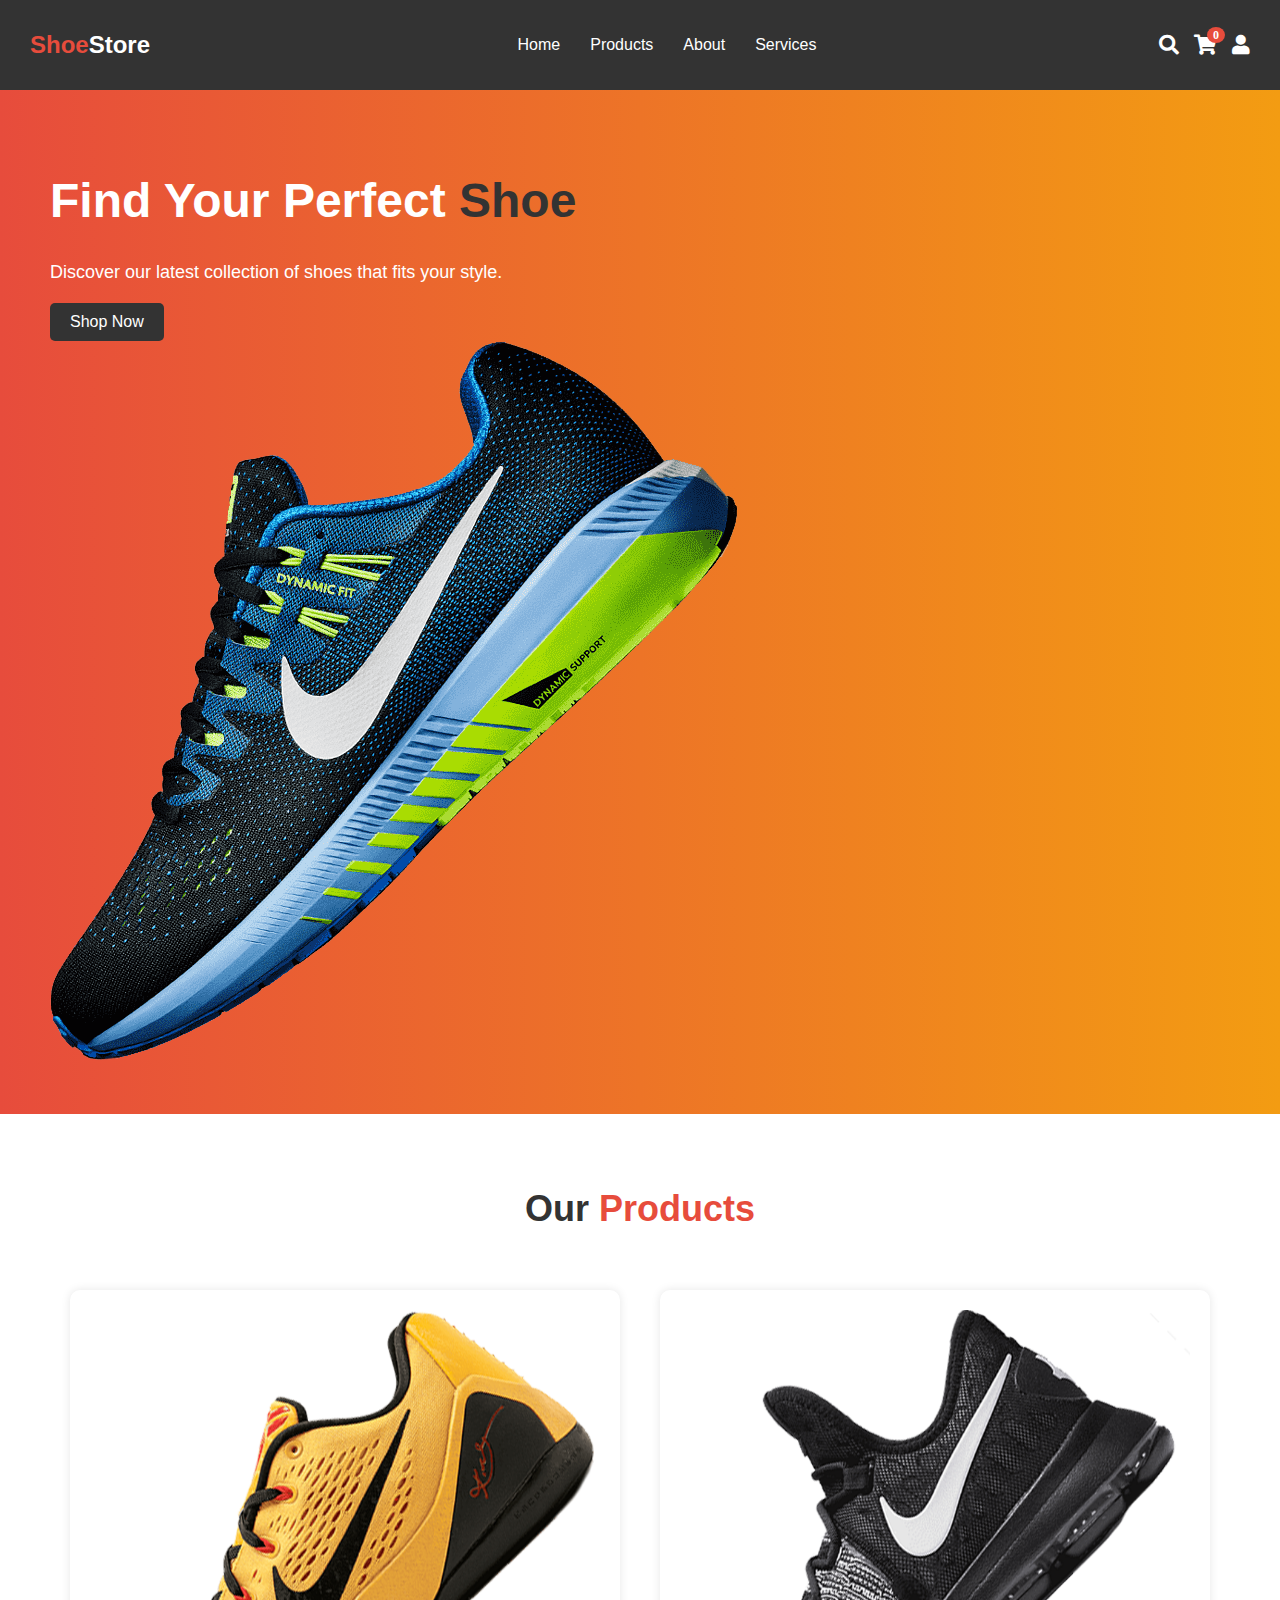
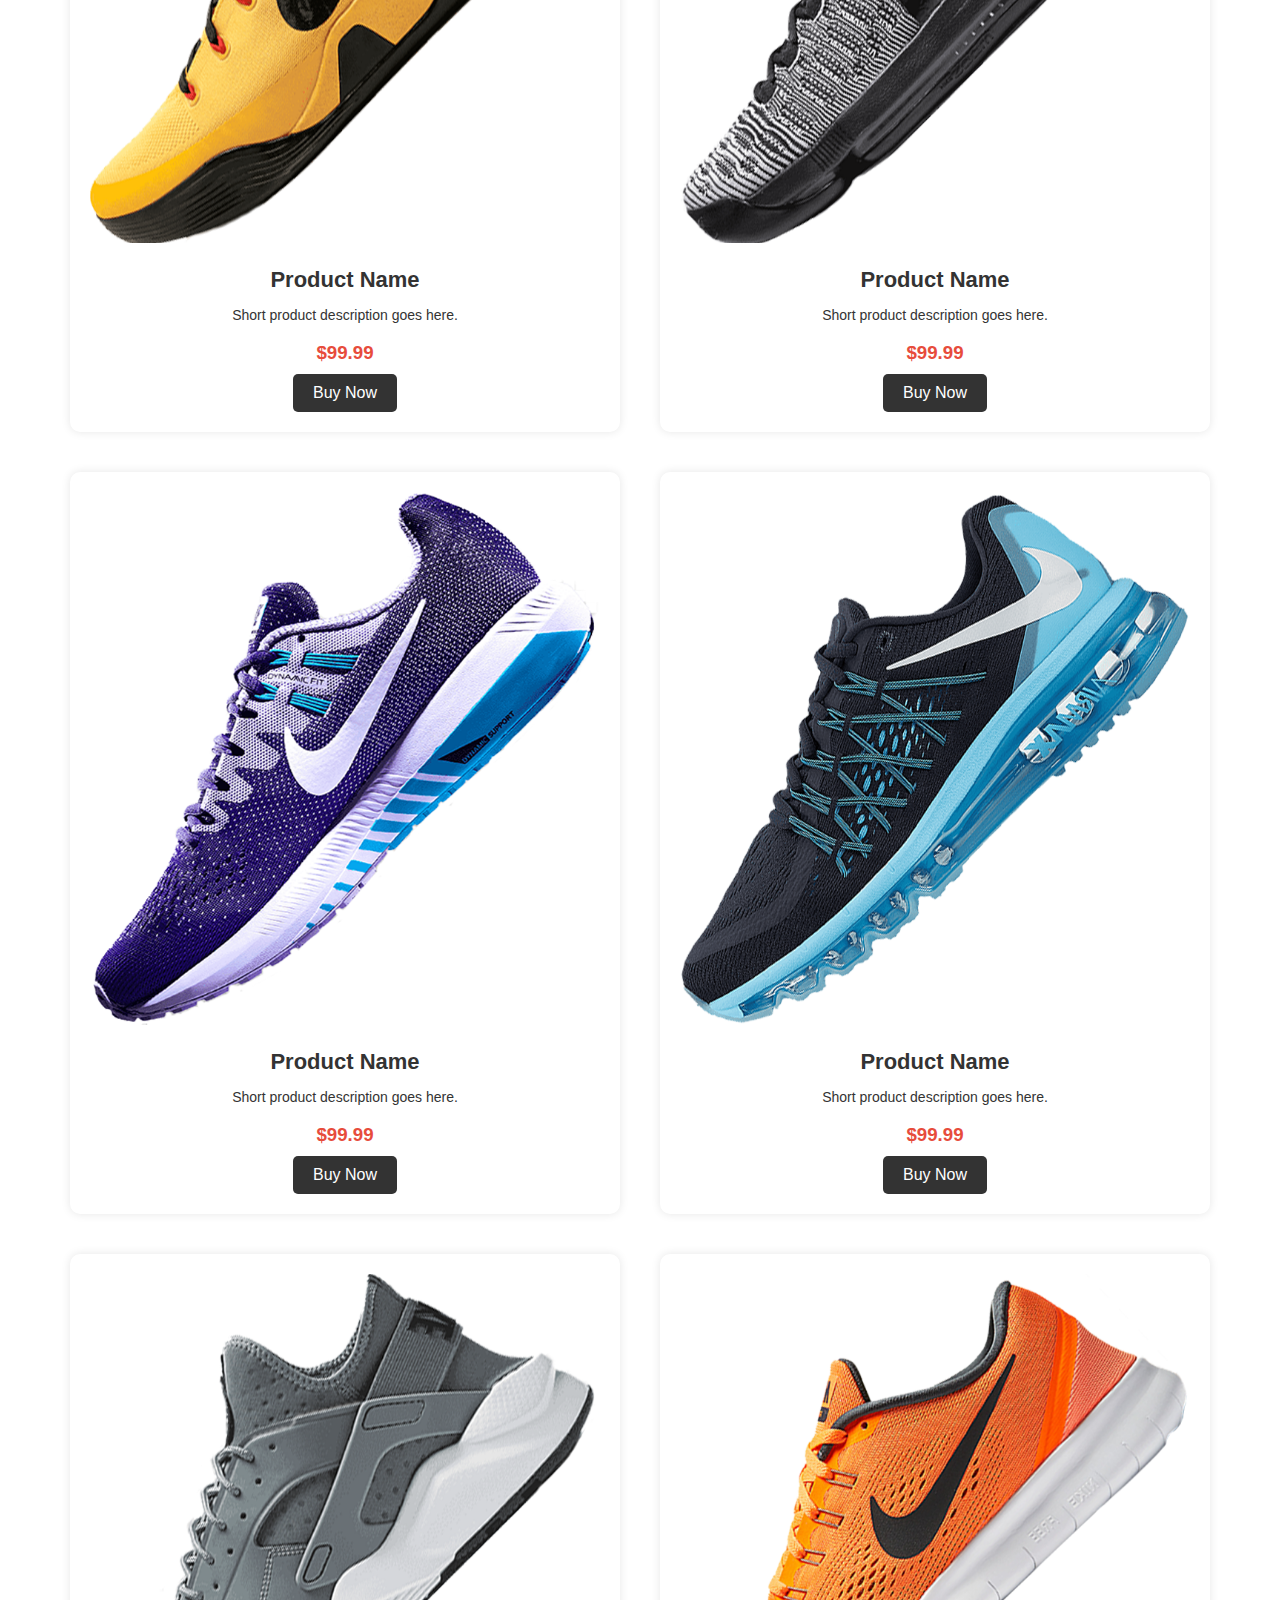
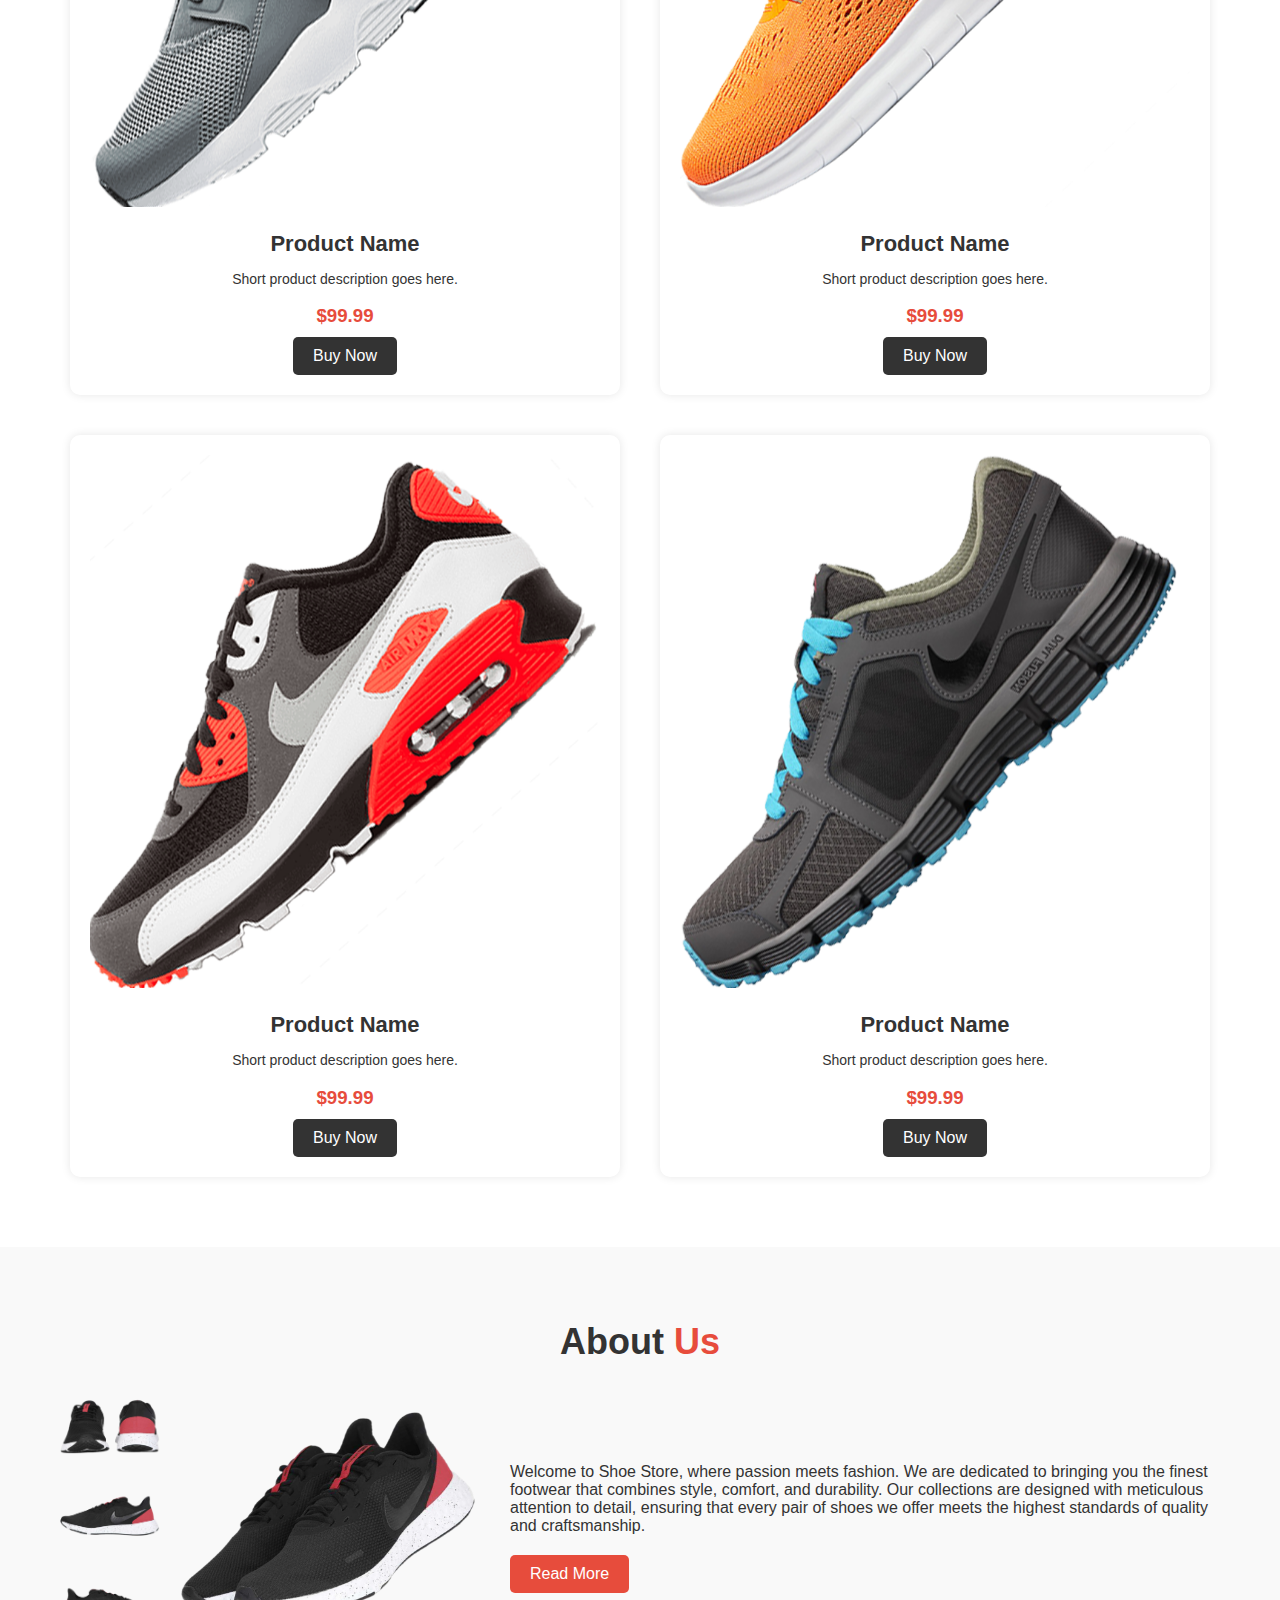
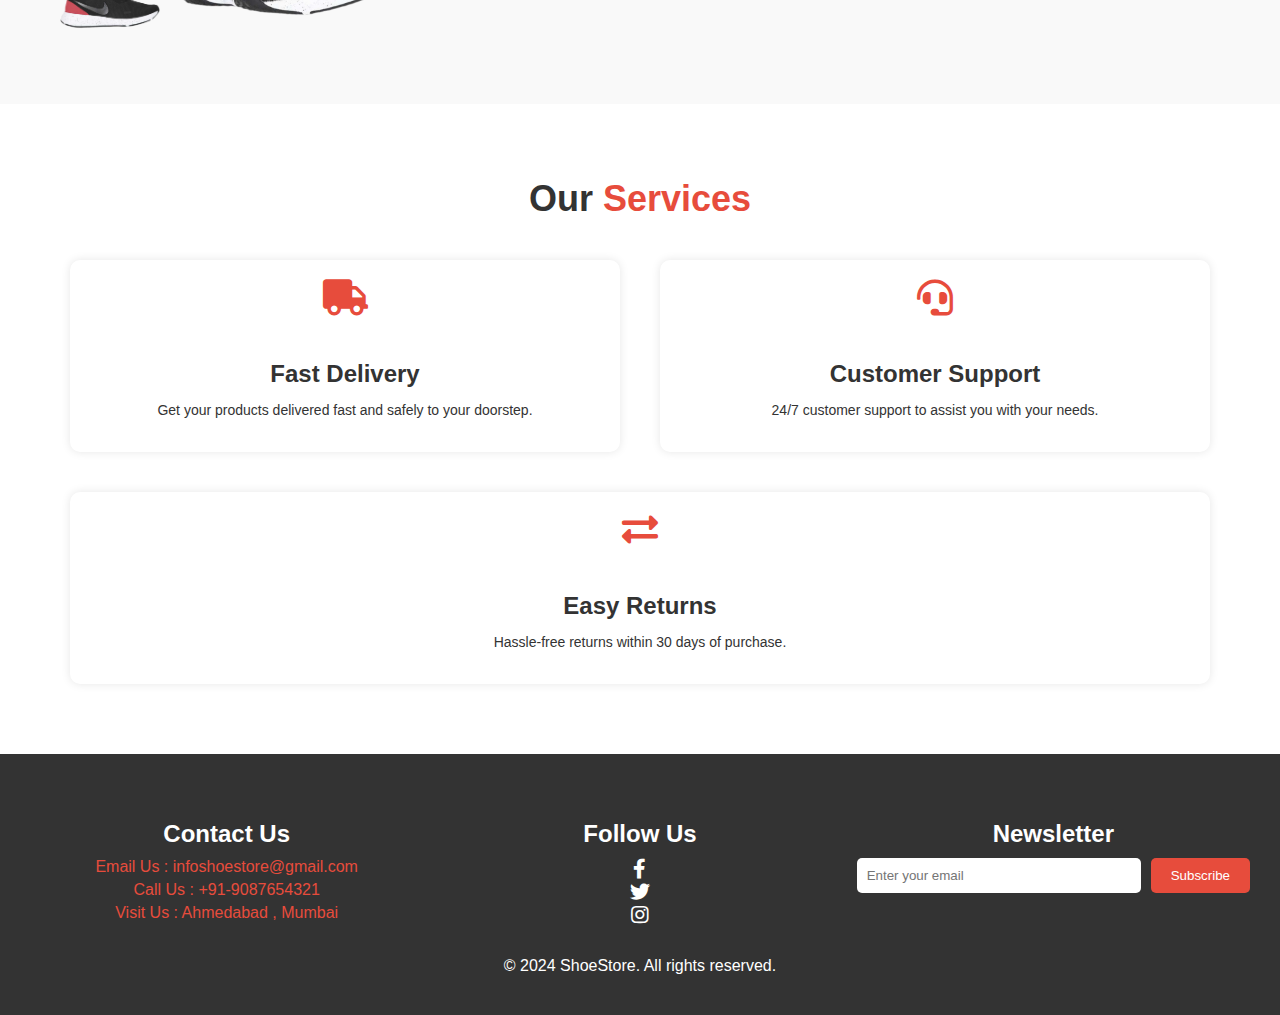
==== commit 824868ba: "index html file" ====
--- a/index.html
+++ b/index.html
@@ -1,5 +1,6 @@
 <!DOCTYPE html>
 <html lang="en">
+
 <head>
     <meta charset="UTF-8">
     <meta name="viewport" content="width=device-width, initial-scale=1.0">
@@ -7,6 +8,7 @@
     <link rel="stylesheet" href="style.css">
     <link href="https://cdnjs.cloudflare.com/ajax/libs/font-awesome/5.15.3/css/all.min.css" rel="stylesheet">
 </head>
+
 <body>
     <!-- Navbar -->
     <nav>
@@ -14,15 +16,15 @@
             <h1><span>Shoe</span>Store</h1>
         </div>
         <ul>
-            <li><a href="#">Home</a></li>
-            <li><a href="#">Products</a></li>
-            <li><a href="#">About</a></li>
-            <li><a href="#">Services</a></li>
+            <li><a href="index.html">Home</a></li>
+            <li><a href="products.html">Products</a></li>
+            <li><a href="about.html">About</a></li>
+            <li><a href="services.html">Services</a></li>
         </ul>
         <div class="icons">
             <i class="fas fa-search"></i>
             <i class="fas fa-shopping-cart" id="cart-icon"><span id="cart-count">0</span></i>
-            <i class="fas fa-user"></i>
+            <i class="fas fa-user" id="user-icon"></i>
         </div>
     </nav>
 
@@ -81,114 +83,115 @@
                     <h2>Product Name</h2>
                     <p>Short product description goes here.</p>
                     <h3>$99.99</h3>
-                    <a href="#" class="btn">Buy Now</a>
-                </div>
-            </div>
-            <!-- Add more product cards as needed -->
-            <div class="card">
-                <div class="image">
-                    <img src="images/shoes2.png" alt="Shoe 2">
-                </div>
-                <div class="product_text">
-                    <h2>Product Name</h2>
-                    <p>Short product description goes here.</p>
-                    <h3>$99.99</h3>
-                    <a href="#" class="btn">Buy Now</a>
-                </div>
-            </div>
-            <!--3-->
-            <div class="card">
-                <div class="image">
-                    <img src="images/shoes3.png" alt="Shoe 3">
-                </div>
-                <div class="product_text">
-                    <h2>Product Name</h2>
-                    <p>Short product description goes here.</p>
-                    <h3>$99.99</h3>
-                    <a href="#" class="btn">Buy Now</a>
-                </div>
-            </div>
-            <!--4-->
-            <div class="card">
-                <div class="image">
-                    <img src="images/shoes4.png" alt="Shoe 4">
-                </div>
-                <div class="product_text">
-                    <h2>Product Name</h2>
-                    <p>Short product description goes here.</p>
-                    <h3>$99.99</h3>
-                    <a href="#" class="btn">Buy Now</a>
-                </div>
-            </div>
-            <!--5-->
-            <div class="card">
-                <div class="image">
-                    <img src="images/shoes5.png" alt="Shoe 5">
-                </div>
-                <div class="product_text">
-                    <h2>Product Name</h2>
-                    <p>Short product description goes here.</p>
-                    <h3>$99.99</h3>
-                    <a href="#" class="btn">Buy Now</a>
-                </div>
-            </div>
-            <!--6-->
-            <div class="card">
-                <div class="image">
-                    <img src="images/shoes6.png" alt="Shoe 6">
-                </div>
-                <div class="product_text">
-                    <h2>Product Name</h2>
-                    <p>Short product description goes here.</p>
-                    <h3>$99.99</h3>
-                    <a href="#" class="btn">Buy Now</a>
-                </div>
-            </div>
-            <!--7-->
-            <div class="card">
-                <div class="image">
-                    <img src="images/shoes7.png" alt="Shoe 7">
-                </div>
-                <div class="product_text">
-                    <h2>Product Name</h2>
-                    <p>Short product description goes here.</p>
-                    <h3>$99.99</h3>
-                    <a href="#" class="btn">Buy Now</a>
-                </div>
-            </div>
-            <!--8-->
-            <div class="card">
-                <div class="image">
-                    <img src="images/shoes8.png" alt="Shoe 8">
-                </div>
-                <div class="product_text">
-                    <h2>Product Name</h2>
-                    <p>Short product description goes here.</p>
-                    <h3>$99.99</h3>
-                    <a href="#" class="btn">Buy Now</a>
+                    <a href="#" class="btn add-to-cart" data-name="Shoe 1" data-price="99.99">Buy Now</a>
+                </div>
+            </div>
+            <!-- Additional product cards here -->
+            <div class="card">
+                <div class="image">
+                    <img src="images/shoes2.png" alt="Shoe 1">
+                </div>
+                <div class="product_text">
+                    <h2>Product Name</h2>
+                    <p>Short product description goes here.</p>
+                    <h3>$99.99</h3>
+                    <a href="#" class="btn add-to-cart" data-name="Shoe 1" data-price="99.99">Buy Now</a>
+                </div>
+            </div>
+
+            <div class="card">
+                <div class="image">
+                    <img src="images/shoes3.png" alt="Shoe 1">
+                </div>
+                <div class="product_text">
+                    <h2>Product Name</h2>
+                    <p>Short product description goes here.</p>
+                    <h3>$99.99</h3>
+                    <a href="#" class="btn add-to-cart" data-name="Shoe 1" data-price="99.99">Buy Now</a>
+                </div>
+            </div>
+
+            <div class="card">
+                <div class="image">
+                    <img src="images/shoes4.png" alt="Shoe 1">
+                </div>
+                <div class="product_text">
+                    <h2>Product Name</h2>
+                    <p>Short product description goes here.</p>
+                    <h3>$99.99</h3>
+                    <a href="#" class="btn add-to-cart" data-name="Shoe 1" data-price="99.99">Buy Now</a>
+                </div>
+            </div>
+
+            <div class="card">
+                <div class="image">
+                    <img src="images/shoes5.png" alt="Shoe 1">
+                </div>
+                <div class="product_text">
+                    <h2>Product Name</h2>
+                    <p>Short product description goes here.</p>
+                    <h3>$99.99</h3>
+                    <a href="#" class="btn add-to-cart" data-name="Shoe 1" data-price="99.99">Buy Now</a>
+                </div>
+            </div>
+
+            <div class="card">
+                <div class="image">
+                    <img src="images/shoes6.png" alt="Shoe 1">
+                </div>
+                <div class="product_text">
+                    <h2>Product Name</h2>
+                    <p>Short product description goes here.</p>
+                    <h3>$99.99</h3>
+                    <a href="#" class="btn add-to-cart" data-name="Shoe 1" data-price="99.99">Buy Now</a>
+                </div>
+            </div>
+
+            <div class="card">
+                <div class="image">
+                    <img src="images/shoes7.png" alt="Shoe 1">
+                </div>
+                <div class="product_text">
+                    <h2>Product Name</h2>
+                    <p>Short product description goes here.</p>
+                    <h3>$99.99</h3>
+                    <a href="#" class="btn add-to-cart" data-name="Shoe 1" data-price="99.99">Buy Now</a>
+                </div>
+            </div>
+
+            <div class="card">
+                <div class="image">
+                    <img src="images/shoes8.png" alt="Shoe 1">
+                </div>
+                <div class="product_text">
+                    <h2>Product Name</h2>
+                    <p>Short product description goes here.</p>
+                    <h3>$99.99</h3>
+                    <a href="#" class="btn add-to-cart" data-name="Shoe 1" data-price="99.99">Buy Now</a>
                 </div>
             </div>
         </div>
     </section>
 
     <!-- About Section -->
-    <section class="about">
-        <h1>About <span>Us</span></h1>
-        <div class="about_main">
-            <div class="about_small_image">
-                <img src="images/red_shoes2.png" alt="About 1">
-                <img src="images/red_shoes3.png" alt="About 2">
-                <img src="images/red_shoes4.png" alt="About 3">
-            </div>
-            <div class="image_container">
-                <img src="images/red_shoes1.png" alt="About Main">
-            </div>
-            <div class="about_text">
-                <p>Lorem ipsum dolor sit amet, consectetur adipiscing elit. Donec vel mauris quam. Cras finibus quam et euismod dapibus.</p>
-                <a href="#" class="about_btn">Read More</a>
-            </div>
-        </div>
-    </section>
+<section class="about">
+    <h1>About <span>Us</span></h1>
+    <div class="about_main">
+        <div class="about_small_image">
+            <img src="images/red_shoes2.png" alt="High-Quality Craftsmanship">
+            <img src="images/red_shoes3.png" alt="Fashion-Forward Designs">
+            <img src="images/red_shoes4.png" alt="Comfort & Style Combined">
+        </div>
+        <div class="image_container">
+            <img src="images/red_shoes1.png" alt="Our Signature Collection">
+        </div>
+        <div class="about_text">
+            <p>Welcome to Shoe Store, where passion meets fashion. We are dedicated to bringing you the finest footwear that combines style, comfort, and durability. Our collections are designed with meticulous attention to detail, ensuring that every pair of shoes we offer meets the highest standards of quality and craftsmanship.</p>
+            <a href="about.html" class="about_btn">Read More</a>
+        </div>
+    </div>
+</section>
+
 
     <!-- Services Section -->
     <section class="services">
@@ -217,9 +220,9 @@
         <div class="footer_main">
             <div class="tag">
                 <h1>Contact Us</h1>
-                <a href="#">Email Us</a>
-                <a href="#">Call Us</a>
-                <a href="#">Visit Us</a>
+                <a href="#">Email Us : infoshoestore@gmail.com</a>
+                <a href="#">Call Us : +91-9087654321</a>
+                <a href="#">Visit Us : Ahmedabad , Mumbai</a>
             </div>
             <div class="tag">
                 <h1>Follow Us</h1>
@@ -249,4 +252,5 @@
     <script src="main.js"></script>
 
 </body>
+
 </html>
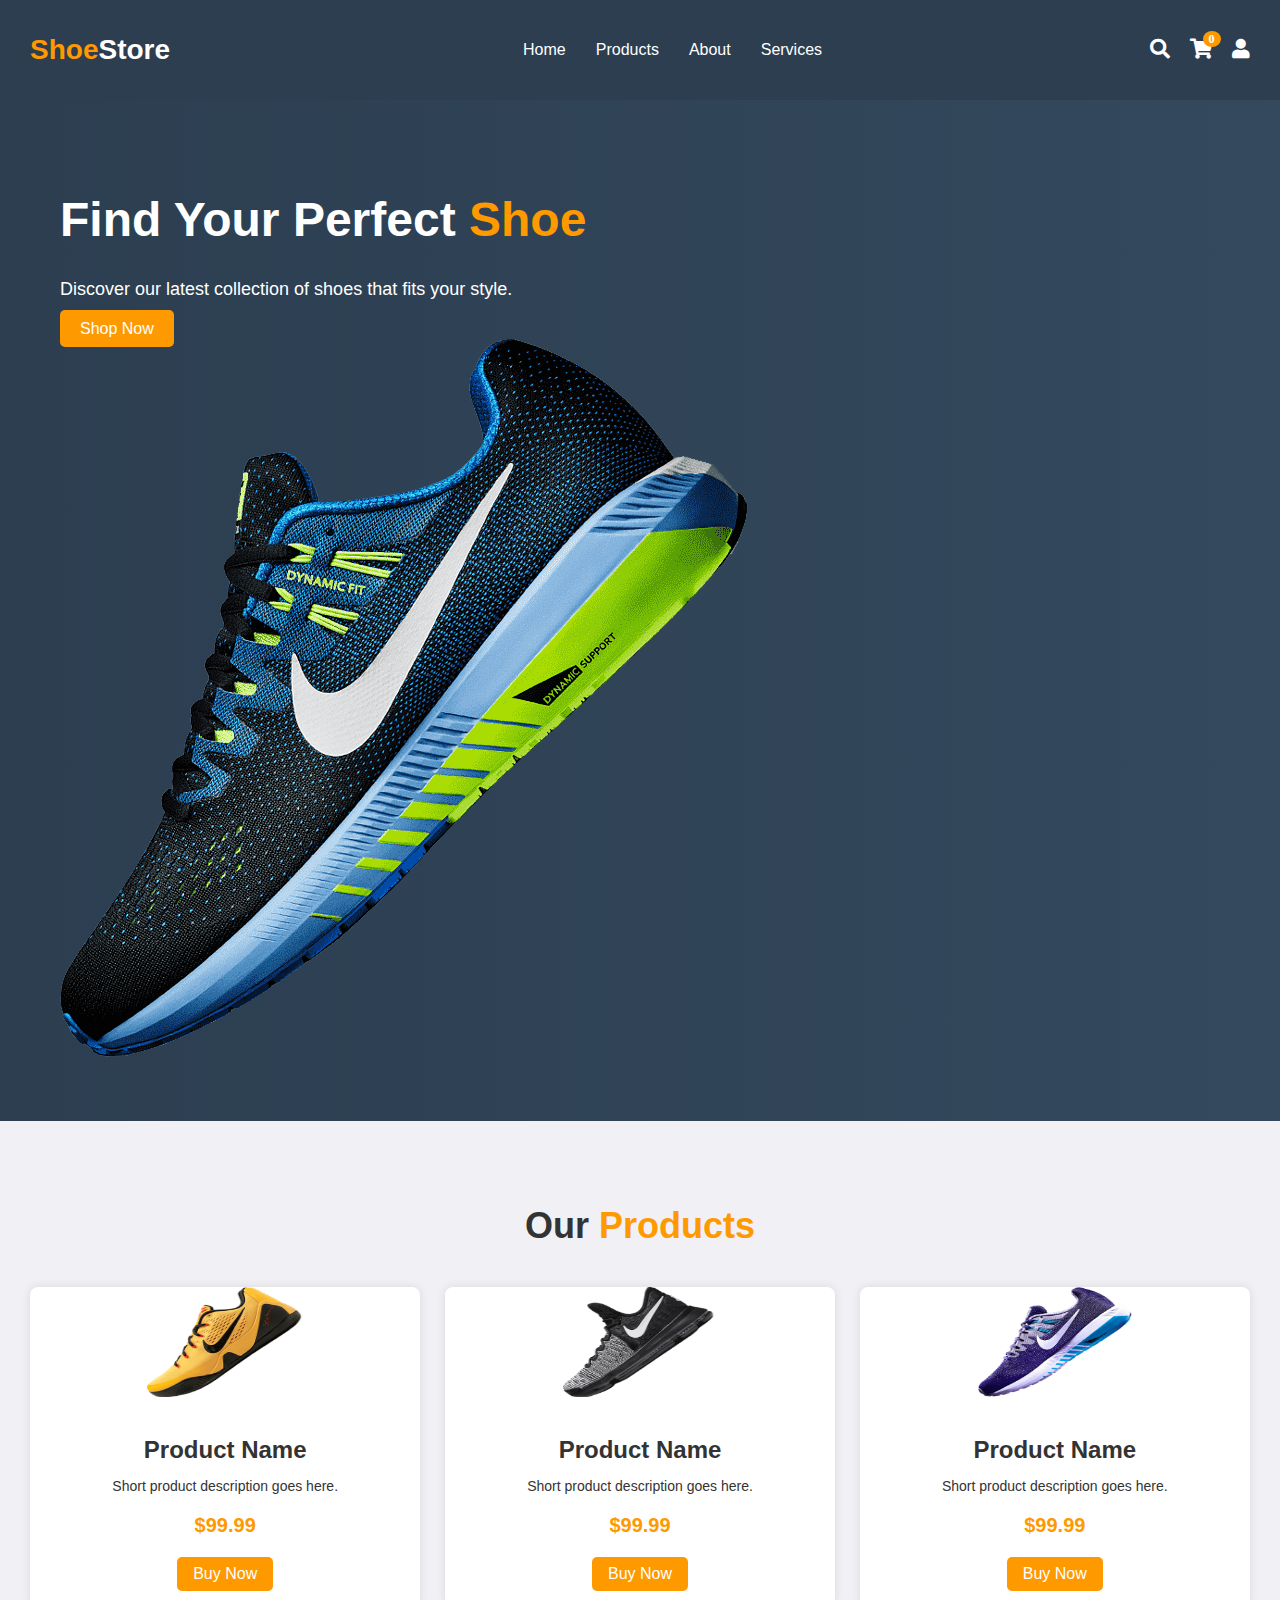
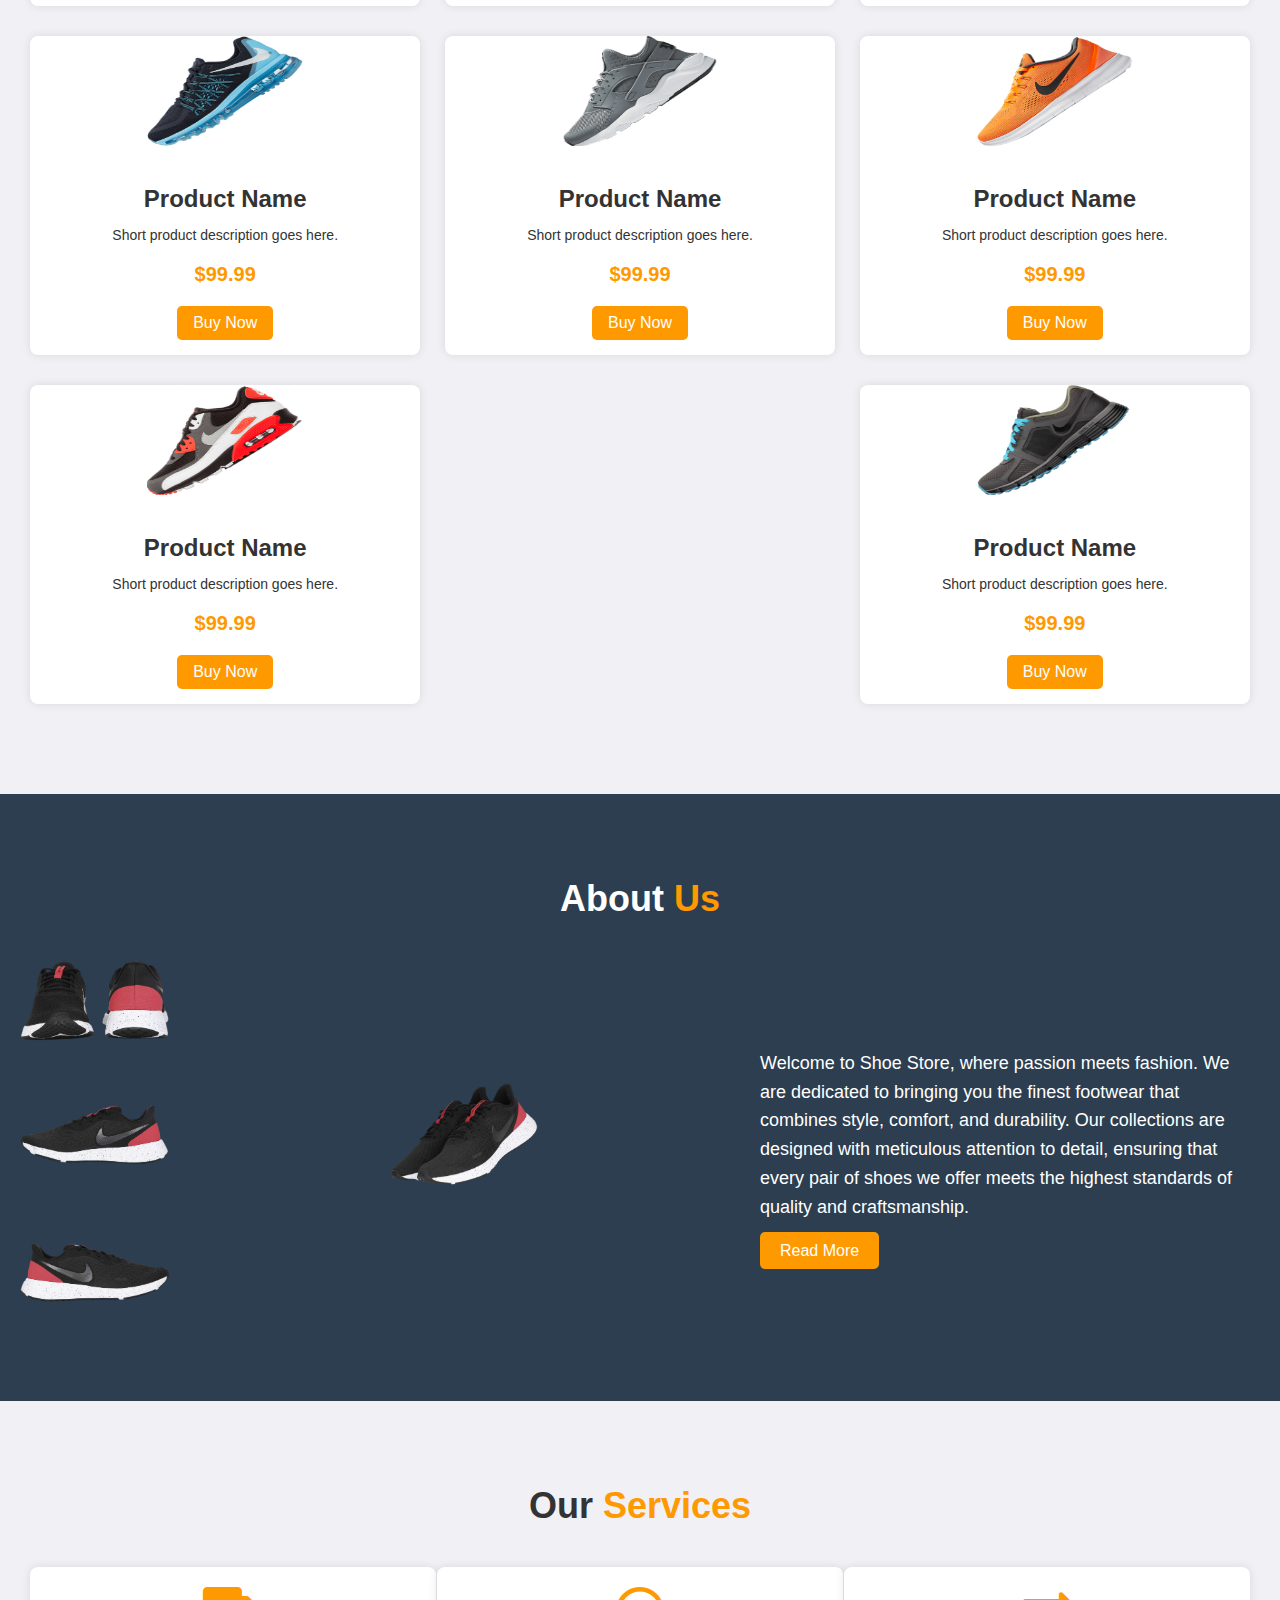
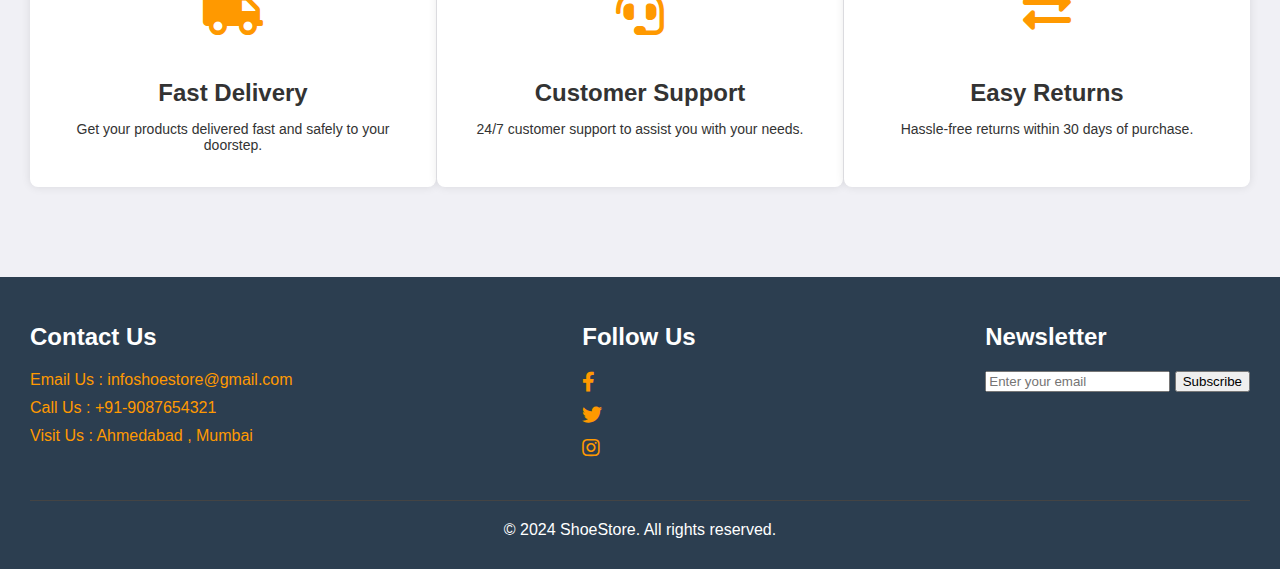
==== commit 25f5e7c8: "final work" ====
--- a/index.html
+++ b/index.html
@@ -74,7 +74,7 @@
     <section class="products">
         <h1>Our <span>Products</span></h1>
         <div class="box">
-            <!-- Repeat this block for each product -->
+            
             <div class="card">
                 <div class="image">
                     <img src="images/shoes1.png" alt="Shoe 1">
@@ -86,7 +86,7 @@
                     <a href="#" class="btn add-to-cart" data-name="Shoe 1" data-price="99.99">Buy Now</a>
                 </div>
             </div>
-            <!-- Additional product cards here -->
+            
             <div class="card">
                 <div class="image">
                     <img src="images/shoes2.png" alt="Shoe 1">
--- a/style.css
+++ b/style.css
@@ -1,10 +1,9 @@
-/* style.css */
-
+/* General Styles */
 body, html {
     margin: 0;
     padding: 0;
     font-family: 'Arial', sans-serif;
-    background-color: #f4f4f4;
+    background-color: #f0f0f5;
     color: #333;
     box-sizing: border-box;
 }
@@ -15,17 +14,20 @@
     justify-content: space-between;
     align-items: center;
     padding: 15px 30px;
-    background-color: #333;
-    color: #fff;
+    background-color: #2c3e50;
+    color: #fff;
+    position: sticky;
+    top: 0;
+    z-index: 1000;
 }
 
 nav .logo h1 {
-    font-size: 24px;
+    font-size: 28px;
     font-weight: bold;
 }
 
 nav .logo h1 span {
-    color: #e74c3c;
+    color: #ff9900;
 }
 
 nav ul {
@@ -41,11 +43,6 @@
     color: #fff;
     text-decoration: none;
     font-size: 16px;
-}
-
-nav .icons {
-    display: flex;
-    align-items: center;
 }
 
 nav .icons i {
@@ -56,7 +53,7 @@
 }
 
 #cart-count {
-    background: #e74c3c;
+    background: #ff9900;
     color: #fff;
     padding: 2px 6px;
     border-radius: 50%;
@@ -71,54 +68,41 @@
     display: flex;
     justify-content: space-between;
     align-items: center;
-    padding: 50px;
-    background: linear-gradient(to right, #e74c3c, #f39c12);
+    padding: 60px;
+    background: linear-gradient(to right, #2c3e50, #34495e);
     color: #fff;
     text-align: left;
 }
 
-.main .main_text {
-    flex: 1;
-    padding-right: 20px;
-}
-
-.main .main_text h1 {
+.main h1 {
     font-size: 48px;
-    line-height: 1.2;
-}
-
-.main .main_text h1 span {
-    color: #333;
-}
-
-.main .main_text p {
+}
+
+.main h1 span {
+    color: #ff9900;
+}
+
+.main p {
     font-size: 18px;
     margin: 20px 0;
 }
 
 .main .button a {
-    display: inline-block;
+    background-color: #ff9900;
+    color: #fff;
     padding: 10px 20px;
-    background-color: #333;
-    color: #fff;
     text-decoration: none;
     border-radius: 5px;
-}
-
-.main .main_image {
-    flex: 1;
-    text-align: center;
-}
-
-.main .main_image img {
-    max-width: 100%;
-    border-radius: 10px;
+    transition: 0.3s;
+}
+
+.main .button a:hover {
+    background-color: #d78e00;
 }
 
 /* Products Section */
 .products {
-    padding: 50px;
-    background: #fff;
+    padding: 60px 30px;
     text-align: center;
 }
 
@@ -128,284 +112,350 @@
 }
 
 .products h1 span {
-    color: #e74c3c;
-}
-
-.products .box {
+    color: #ff9900;
+}
+
+.box {
     display: flex;
     flex-wrap: wrap;
     justify-content: space-between;
 }
 
-.products .card {
+.card {
+    width: 32%;
     background: #fff;
-    margin: 20px;
-    padding: 20px;
-    border-radius: 10px;
+    margin-bottom: 30px;
     box-shadow: 0 0 10px rgba(0, 0, 0, 0.1);
-    text-align: center;
-    flex: 1 1 calc(33% - 40px);
-}
-
-.products .card .image img {
-    max-width: 100%;
-    border-radius: 10px;
-}
-
-.products .card .product_text {
-    margin-top: 20px;
-}
-
-.products .card .product_text h2 {
-    font-size: 22px;
-    margin: 10px 0;
-}
-
-.products .card .product_text p {
+    border-radius: 8px;
+    overflow: hidden;
+    transition: transform 0.3s;
+}
+
+.card:hover {
+    transform: translateY(-10px);
+}
+
+.image img {
+    width: 40%;
+    height: 110px;
+}
+
+.product_text {
+    padding: 15px;
+}
+
+.product_text h2 {
+    font-size: 24px;
+    margin-bottom: 10px;
+}
+
+.product_text p {
     font-size: 14px;
     margin-bottom: 10px;
 }
 
-.products .card .product_text h3 {
-    color: #e74c3c;
-    margin-bottom: 10px;
-}
-
-.products .card .btn {
+.product_text h3 {
+    font-size: 20px;
+    color: #ff9900;
+}
+
+.product_text a.btn {
+    background-color: #ff9900;
+    color: #fff;
+    padding: 8px 16px;
+    text-decoration: none;
+    border-radius: 5px;
     display: inline-block;
-    padding: 10px 20px;
-    background-color: #333;
-    color: #fff;
-    text-decoration: none;
-    border-radius: 5px;
+    transition: 0.3s;
+}
+
+.product_text a.btn:hover {
+    background-color: #d78e00;
 }
 
 /* About Section */
 .about {
-    padding: 50px;
-    background: #f9f9f9;
+    padding: 60px 20px;
+    background-color: #2c3e50;
+    color: #fff;
     text-align: center;
 }
 
 .about h1 {
     font-size: 36px;
-    margin-bottom: 20px;
+    margin-bottom: 30px;
 }
 
 .about h1 span {
-    color: #e74c3c;
-}
-
-.about .about_main {
-    display: flex;
+    color: #ff9900;
+}
+
+.about_main {
+    display: flex;
+    justify-content: space-between;
     align-items: center;
-    justify-content: space-around;
     flex-wrap: wrap;
-}
-
-.about .about_small_image {
+    gap: 20px;
+}
+
+.image_container img, .about_small_image img {
+    width: 100%;
+    max-width: 150px;
+    height: auto;
+    margin-bottom: 15px;
+    transition: transform 0.3s ease;
+}
+
+.image_container img:hover, .about_small_image img:hover {
+    transform: scale(1.1);
+}
+
+.about_small_image {
     display: flex;
     flex-direction: column;
     align-items: center;
-}
-
-.about .about_small_image img {
-    max-width: 100px;
-    margin: 10px;
-    border-radius: 10px;
-}
-
-.about .image_container img {
-    max-width: 300px;
-    margin: 10px;
-    border-radius: 10px;
-}
-
-.about .about_text {
-    flex: 1;
-    padding: 20px;
+    gap: 15px;
+}
+
+.about_text {
+    max-width: 500px;
     text-align: left;
 }
 
-.about .about_text p {
-    font-size: 16px;
-    margin: 20px 0;
-}
-
-.about .about_btn {
-    display: inline-block;
+.about_text p {
+    font-size: 18px;
+    margin-bottom: 20px;
+    line-height: 1.6;
+}
+
+.about_btn {
+    background-color: #ff9900;
+    color: #fff;
     padding: 10px 20px;
-    background-color: #e74c3c;
-    color: #fff;
     text-decoration: none;
     border-radius: 5px;
+    transition: background-color 0.3s ease;
+}
+
+.about_btn:hover {
+    background-color: #d78e00;
 }
 
 /* Services Section */
 .services {
-    padding: 50px;
-    background: #fff;
+    padding: 60px 30px;
     text-align: center;
 }
 
 .services h1 {
     font-size: 36px;
+    margin-bottom: 40px;
+}
+
+.services h1 span {
+    color: #ff9900;
+}
+
+.services_cards {
+    display: flex;
+    justify-content: space-between;
+    flex-wrap: wrap;
+}
+
+.services_box {
+    width: 30%;
+    background-color: #fff;
+    padding: 20px;
+    box-shadow: 0 0 10px rgba(0, 0, 0, 0.1);
+    border-radius: 8px;
+    margin-bottom: 30px;
+}
+
+.services_box i {
+    font-size: 48px;
+    color: #ff9900;
     margin-bottom: 20px;
 }
 
-.services h1 span {
-    color: #e74c3c;
-}
-
-.services .services_cards {
-    display: flex;
-    justify-content: space-between;
-    flex-wrap: wrap;
-}
-
-.services .services_box {
-    background: #fff;
-    margin: 20px;
-    padding: 20px;
-    border-radius: 10px;
-    box-shadow: 0 0 10px rgba(0, 0, 0, 0.1);
-    text-align: center;
-    flex: 1 1 calc(33% - 40px);
-}
-
-.services .services_box i {
-    font-size: 36px;
-    margin-bottom: 20px;
-    color: #e74c3c;
-}
-
-.services .services_box h3 {
+.services_box h3 {
     font-size: 24px;
     margin-bottom: 10px;
 }
 
-.services .services_box p {
+.services_box p {
     font-size: 14px;
 }
 
 /* Footer */
 footer {
-    background: #333;
-    color: #fff;
-    padding: 40px 20px;
-    text-align: center;
-}
-
-footer .footer_main {
+    padding: 30px;
+    background-color: #2c3e50;
+    color: #fff;
+}
+
+.footer_main {
     display: flex;
     justify-content: space-between;
     align-items: flex-start;
     flex-wrap: wrap;
 }
 
-footer .tag {
-    flex: 1 1 calc(33% - 20px);
-    margin: 10px;
-}
-
-footer .tag h1 {
+.footer_main .tag h1 {
     font-size: 24px;
+    margin-bottom: 20px;
+}
+
+.footer_main .tag a {
+    color: #ff9900;
+    text-decoration: none;
+    display: block;
     margin-bottom: 10px;
 }
 
-footer .tag a {
-    color: #e74c3c;
-    text-decoration: none;
-    display: block;
-    margin: 5px 0;
-}
-
-footer .social_link a {
-    color: #fff;
-    margin: 0 10px;
+.footer_main .social_link a {
+    color: #ff9900;
+    margin-right: 10px;
     font-size: 20px;
-}
-
-footer .search_bar {
-    display: flex;
-    justify-content: center;
-    align-items: center;
-    margin-top: 10px;
-}
-
-footer .search_bar input {
-    padding: 10px;
-    border: none;
-    border-radius: 5px;
-    margin-right: 10px;
-    flex: 1;
-}
-
-footer .search_bar button {
-    padding: 10px 20px;
-    background-color: #e74c3c;
-    color: #fff;
-    border: none;
-    border-radius: 5px;
+    text-decoration: none;
+}
+
+.footer_bottom {
+    text-align: center;
+    padding: 20px 0 0;
+    border-top: 1px solid #444;
+    margin-top: 30px;
+}
+
+/* Back to Top */
+.back-to-top {
+    position: fixed;
+    bottom: 30px;
+    right: 30px;
+    background-color: #ff9900;
+    color: #fff;
+    padding: 10px 15px;
+    border-radius: 50%;
+    font-size: 24px;
+    text-align: center;
+    display: none;
     cursor: pointer;
-}
-
-footer .footer_bottom {
-    margin-top: 20px;
-}
-
-/* Back to Top Button */
-#back-to-top {
-    position: fixed;
-    bottom: 20px;
-    right: 20px;
-    background: #e74c3c;
-    color: #fff;
-    padding: 10px;
-    border-radius: 50%;
-    text-align: center;
-    cursor: pointer;
-    display: none;
-}
-
-#back-to-top:hover {
-    background: #333;
+    transition: background-color 0.3s;
+}
+
+.back-to-top:hover {
+    background-color: #d78e00;
 }
 
 /* Modal */
 .modal {
     display: none;
     position: fixed;
-    z-index: 1000;
+    z-index: 1001;
     left: 0;
     top: 0;
     width: 100%;
     height: 100%;
     overflow: auto;
     background-color: rgba(0, 0, 0, 0.5);
-    justify-content: center;
-    align-items: center;
+    padding-top: 60px;
 }
 
 .modal-content {
-    background: #fff;
-    margin: auto;
+    background-color: #fff;
+    margin: 5% auto;
     padding: 20px;
     border: 1px solid #888;
-    width: 80%;
-    max-width: 400px;
-    border-radius: 10px;
-    text-align: center;
+    width: 30%;
+    border-radius: 8px;
 }
 
 .modal-content h2 {
-    font-size: 24px;
-    margin-bottom: 20px;
-}
-
-.modal-content input {
-    width: calc(100% - 20px);
+    margin-top: 0;
+}
+
+.modal-content .close {
+    color: #aaa;
+    float: right;
+    font-size: 28px;
+    font-weight: bold;
+    cursor: pointer;
+}
+
+.modal-content .close:hover,
+.modal-content .close:focus {
+    color: black;
+}
+
+.modal-content .form-container {
+    margin-top: 20px;
+}
+
+.modal-content .form-container input {
+    width: 100%;
     padding: 10px;
     margin: 10px 0;
     border: 1px solid #ccc;
-}+    border-radius: 5px;
+}
+
+.modal-content .form-container button {
+    width: 100%;
+    padding: 10px;
+    background-color: #ff9900;
+    border: none;
+    color: #fff;
+    border-radius: 5px;
+    cursor: pointer;
+    font-size: 16px;
+}
+
+.modal-content .form-container button:hover {
+    background-color: #d78e00;
+}
+
+.modal-content {
+    opacity: 0;
+    transform: scale(0.7);
+    transition: opacity 0.3s ease, transform 0.3s ease;
+}
+
+.modal.show .modal-content {
+    opacity: 1;
+    transform: scale(1);
+}
+
+/* Responsive Styles */
+@media (max-width: 768px) {
+    .main {
+        flex-direction: column;
+        text-align: center;
+    }
+
+    .main_image {
+        display: none;
+    }
+
+    .box {
+        flex-direction: column;
+    }
+
+    .card {
+        width: 100%;
+    }
+
+    .about_main {
+        flex-direction: column;
+    }
+
+    .services_cards {
+        flex-direction: column;
+    }
+
+    .services_box {
+        width: 100%;
+    }
+
+    .footer_main {
+        flex-direction: column;
+    }
+}
